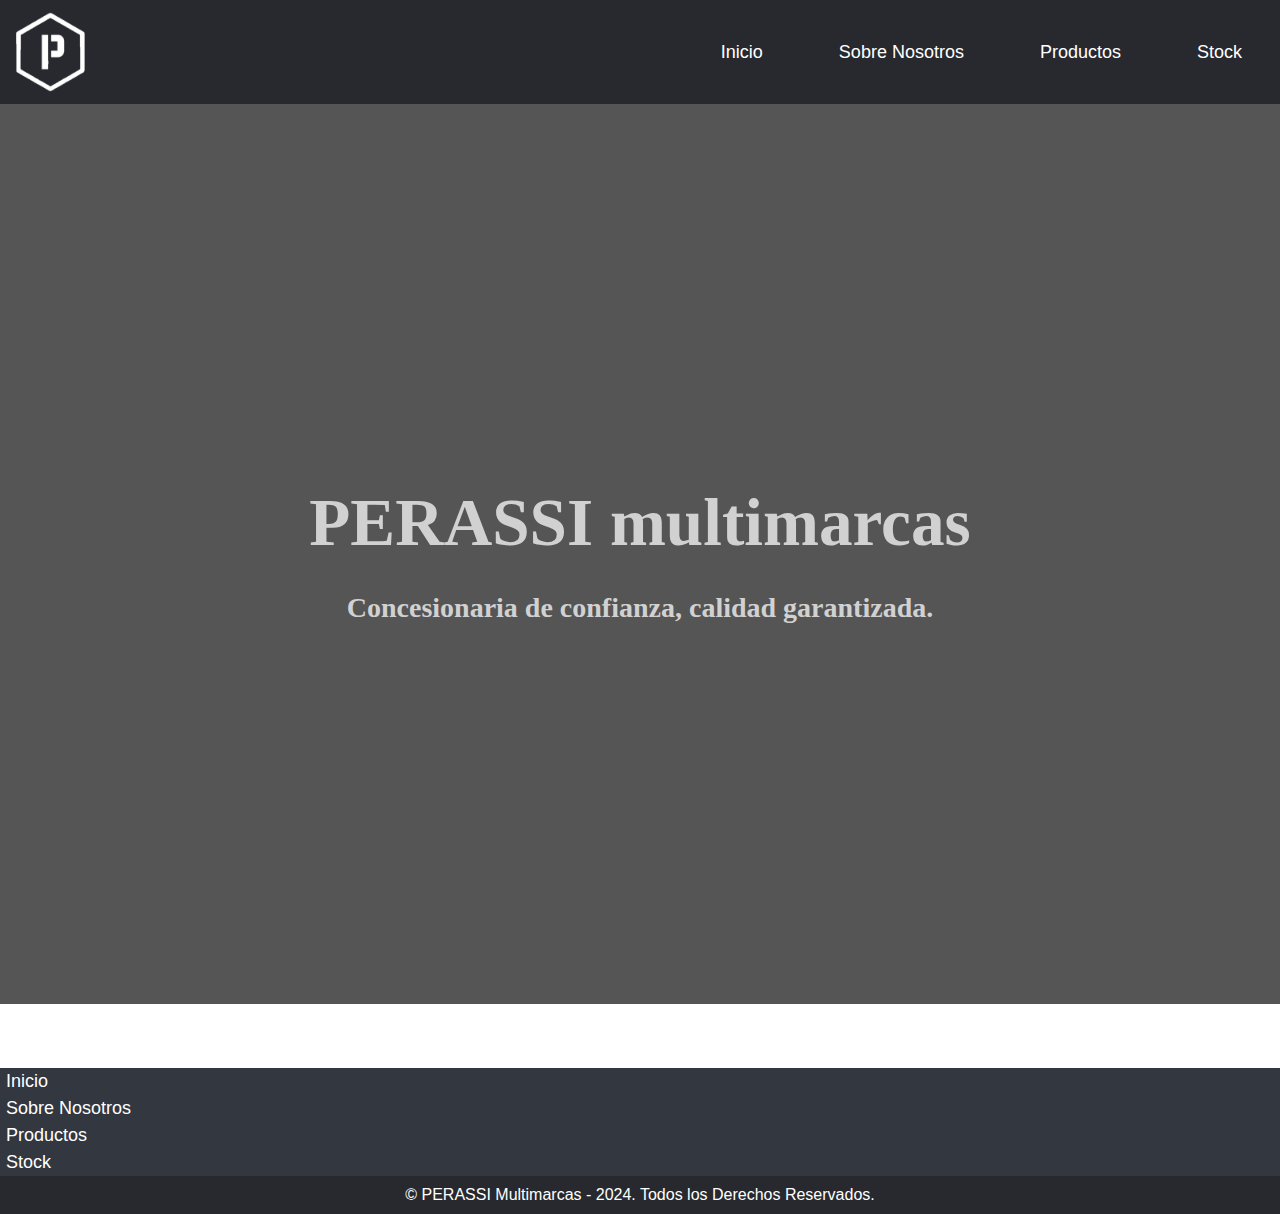
==== index.html @ 07962b04 "sixChanges" ====
<!DOCTYPE html>
<html lang="en">
<head>
    <meta charset="UTF-8">
    <meta name="viewport" content="width=device-width, initial-scale=1.0">
    <title>PERASSI multimarcas</title>
    <link rel="stylesheet" href="style.css">
</head>
<body>
    <!--Encabezado-->
    <header>
        <div class="contenedor-header">
            <nav class="nav">
                <div class="nav__logo-container">
                    <a href="index.html"><img src="imgs/logo.png" alt="Logo" id="Inicio"></a>
                </div>
                <div class="nav__ul-container">
                    <ul class="nav__ul">
                        <li class="nav__item"><a href="#Inicio" class="nav__link">Inicio</a></li>
                        <li class="nav__item"><a href="sobreNosotros.html" class="nav__link">Sobre Nosotros</a></li>
                        <li class="nav__item"><a href="productos.html" class="nav__link">Productos</a></li>
                        <li class="nav__item"><a href="#Stock" class="nav__link">Stock</a></li>
                    </ul>
                </div>
            </nav>
        </div>
    </header>
    <!--Main Seccion Inicio-->
    <main>
        <div class="contendor-main">
            <div class="contenedor-inicio">
                <section id="Inicio" class="seccion__inicio">
                    <h1>PERASSI multimarcas</h1>
                    <p class="inicio__parrafo">Concesionaria de confianza, calidad garantizada.</p>
                </section>
            </div>
        </div>
    </main>
    <!--Seccion Stock-->
    <section id="Stock">
        <div class="api-container">
            <div class="resultados" id="resultados">
                
            </div>
        </div>
    </section>
    <!--Pie de página-->
    <footer>
        <div class="contenedor__pie">
            <div class="contenedor__pie-inicio">
                <ul class="footer__ul">
                    <li class="list__item"><a href="#Inicio" class="link__item">Inicio</a></li>
                    <li class="list__item"><a href="sobreNosotros.html" class="link__item">Sobre Nosotros</a></li>
                    <li class="list__item"><a href="productos.html" class="link__item">Productos</a></li>
                    <li class="list__item"><a href="#Stock" class="link__item">Stock</a></li>
                </ul>
            </div>
            <div class="contenedor__pie-derechos">
                <p>&copy; PERASSI Multimarcas - 2024. Todos los Derechos Reservados.</p>
            </div>
        </div>
    </footer>
    <script src="script.js"></script>
</body>
</html>
---- style.css ----
*{
    margin: 0;
    padding: 0;
    font-family: sans-serif;
    box-sizing: border-box;
    scroll-behavior: smooth;
}

div, header, nav, section, form, h1, h2, h3, p, body {
    box-sizing: border-box;
}

.contenedor-header {
    background-color: #27292E;
}

.nav {
    display: flex;
    align-items: center;
    justify-content: space-between;
}

.nav__ul {
    margin: 0;
    display: flex;
    flex-wrap: wrap;
    padding: 0;
}

.nav__item {
    list-style: none;
    padding: 0 38px;
    font-size: 18px;
}

.nav__link {
    display: inline-block;
    text-decoration: none;
    color: #fff;
}

img {
    width: 100px;
    height: 100px;
}

.nav__logo-container { 
    background-size: cover;
}

/* Sección INICIO */

.contenedor-inicio {
    min-height: 100vh;
    box-sizing: border-box;
    background-image: linear-gradient(#000a, #000a), url(imgs/background-img2.jpg);
    background-repeat: no-repeat;
    background-size: cover;
    display: flex;
}

h1{
    margin: 0;
    font-size: 4.2rem;
    padding-bottom: 30px;
    text-wrap: nowrap;
    font-weight: bolder;
    font-family: 'Times New Roman';
}
.inicio__parrafo {
    font-family: 'Times New Roman';
    font-size: 1.75rem;
    font-weight: 100;
}


.seccion__inicio {
    position: relative;
    z-index: 10;
    margin: auto;
    text-align: center;
    max-width: 700px;
    color: #d1d1d1;
}

.contenedor-inicio p {
    text-wrap: pretty;
    font-weight: bolder;
}

/*Seccion Stock*/

.api-container {
    padding: 2rem;
}

.resultados {
    display: flex;
    flex-wrap: wrap;
    gap: 2rem;
    justify-content: center;
}

.producto-card {
    display: flex;
    width: 600px;
    height: 380px;
    border: 1px solid #ddd;
    border-radius: 10px;
    overflow: hidden;
    box-shadow: 0 0 10px rgba(0, 0, 0, 0.1);
    background-color: #fff;
}

.producto__logo {
    width: 250px;
    height: 100%;
    object-fit: cover;
}

.producto__info {
    padding: 1rem;
    display: flex;
    flex-direction: column;
    justify-content: center;
    flex-grow: 1;
}

.product__list {
    list-style: none;
    padding: 0;
}

.producto__item {
    margin-bottom: 0.5rem;
}




/* Seccion Sobre Nosotros*/
.wrapper {
    display: flex;
    justify-content: center;
    align-items: center;
    height: 100vh;
    background-color: #2e3032;
    font-family: 'Times New Roman';
    box-sizing: border-box;
}
.contenedor__sobreNosotros {
    text-align: center;
}

.sobreNosotros__tittle {
    font-size: 2.4rem;
    margin-bottom: 1.5rem;
    color: #f6f6f6;
}

.sobreNosotros__text {
    font-size: 1rem;
    color: #fbfbfb;
    padding: 14px 30px;
    text-wrap: pretty;
    margin: 10px;
}


/* Seccion PRODUCTOS */
.form {
    padding-top: 80px;
    font-family: 'Times New Roman';
    background-color: #1d1d1d;
    color: #fff;
    box-sizing: border-box;
}

.form__tittle {
    padding-bottom: 50px;
    font-size: 2.5rem;
    text-align: center;
}

.form__subtittle {
    font-size: 1.2rem;
    padding: 0 6px;
}

.form__form {
    padding: 6px 12px;
    max-width: 700px;
    min-height: 480px;
    margin: auto;
    border-radius: 9px;
    margin-bottom: 90px;
    box-shadow: 0px 0px 25px #0006;
}
.form__form:last-child {
    margin-bottom: 0;
}

.form__input-container {
    padding: 15px 6px;
}

label {
    font-family: Arial;
    font-size: 1rem;
    line-height: 2.5;
}

input {
    width: 100%;
    padding: 8px;
    border: none;
    border: 1px solid #27292E;
    background-color: transparent;
    border-radius: 5px;
    margin-top: 10px;
    color: #fff;
}
fieldset {
    border-radius: 5px;
    border: 1px solid #27292E;
    padding: 6px 12px;
}

button {
    min-width: 50%;
    border-radius: 3px;
    padding: 5px;
    background-color: #33373f;
    color: #fff;
    font-size: 1rem;
    font-weight: 300;
    text-align: center;
    margin: 15px;
    margin-left: 20%;
    border: none;
    outline: none;
    border-bottom: 1px solid #fbfbfb;
}


/* Seccion FOOTER */

.contenedor__pie {
    background-color: #27292E;
    color: #fff;
    box-sizing: border-box;
    margin-top: auto;
}

.contenedor__pie-inicio{
    text-align: start;
    background-color: #33373f;
}
.contenedor__pie-derechos {
    text-align: center;
    padding: 10px;
}

.list__item {
    list-style: none;
    padding: 3px 6px;
    font-size: 18px;
}

.link__item {
    text-decoration: none;
    color: #fff;
}
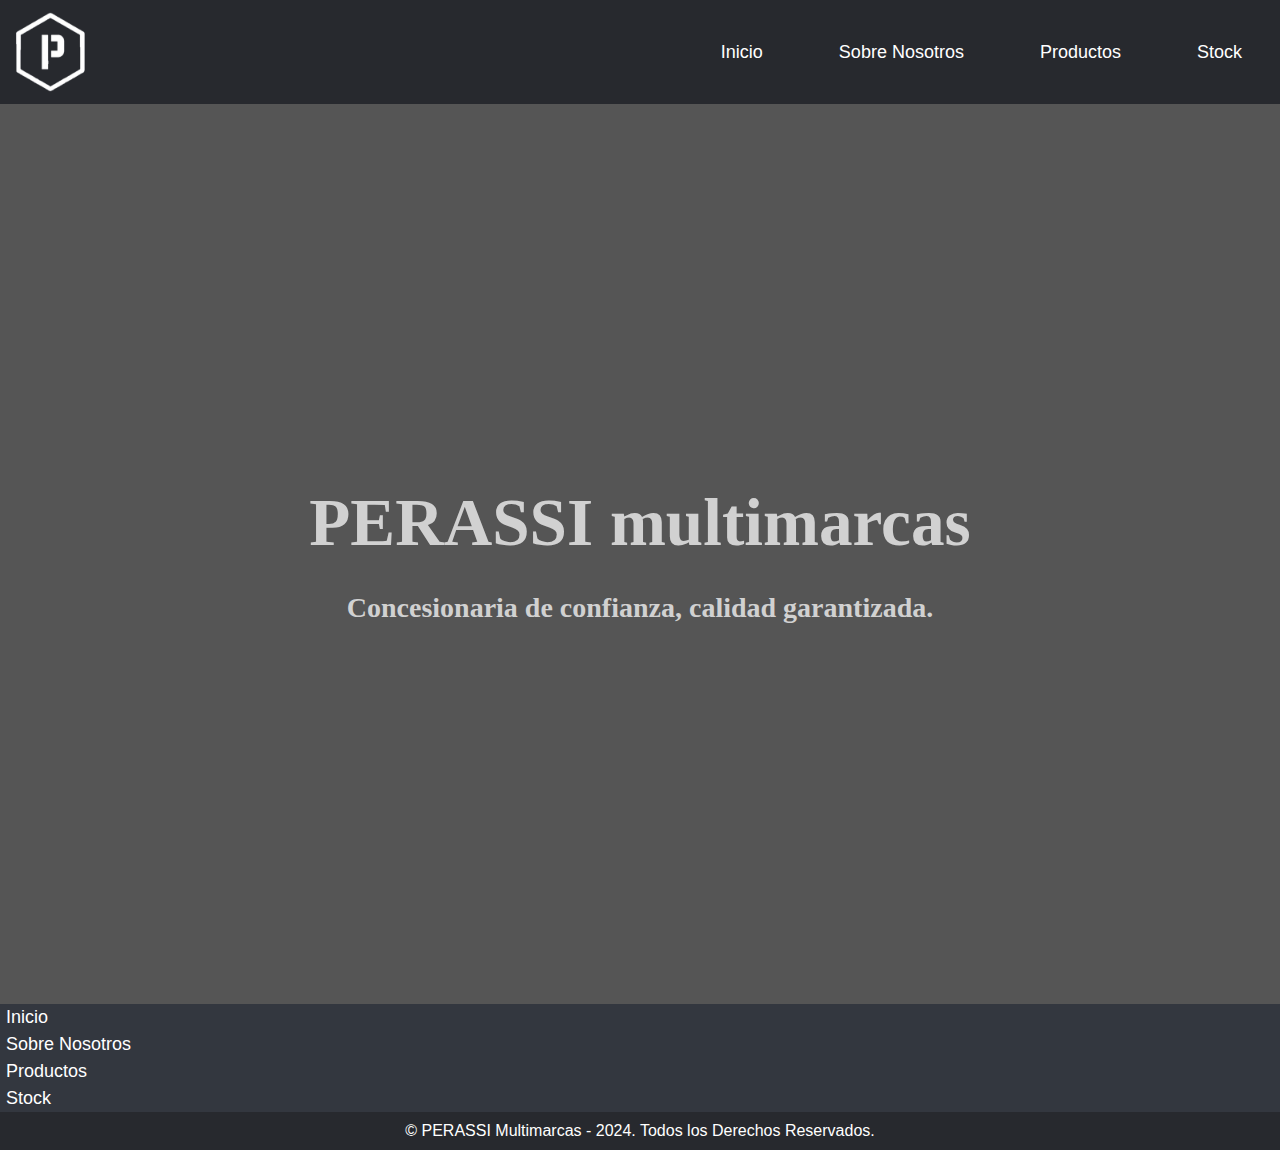
==== commit 73c88ee2: "7" ====
--- a/index.html
+++ b/index.html
@@ -37,13 +37,7 @@
         </div>
     </main>
     <!--Seccion Stock-->
-    <section id="Stock">
-        <div class="api-container">
-            <div class="resultados" id="resultados">
-                
-            </div>
-        </div>
-    </section>
+    
     <!--Pie de página-->
     <footer>
         <div class="contenedor__pie">
--- a/style.css
+++ b/style.css
@@ -92,47 +92,8 @@
 
 .api-container {
     padding: 2rem;
-}
-
-.resultados {
-    display: flex;
-    flex-wrap: wrap;
-    gap: 2rem;
-    justify-content: center;
-}
-
-.producto-card {
-    display: flex;
-    width: 600px;
-    height: 380px;
-    border: 1px solid #ddd;
-    border-radius: 10px;
-    overflow: hidden;
-    box-shadow: 0 0 10px rgba(0, 0, 0, 0.1);
-    background-color: #fff;
-}
-
-.producto__logo {
-    width: 250px;
-    height: 100%;
-    object-fit: cover;
-}
-
-.producto__info {
-    padding: 1rem;
-    display: flex;
-    flex-direction: column;
-    justify-content: center;
-    flex-grow: 1;
-}
-
-.product__list {
-    list-style: none;
-    padding: 0;
-}
-
-.producto__item {
-    margin-bottom: 0.5rem;
+    color: #fff;
+    font-size: 2rem;
 }
 
 
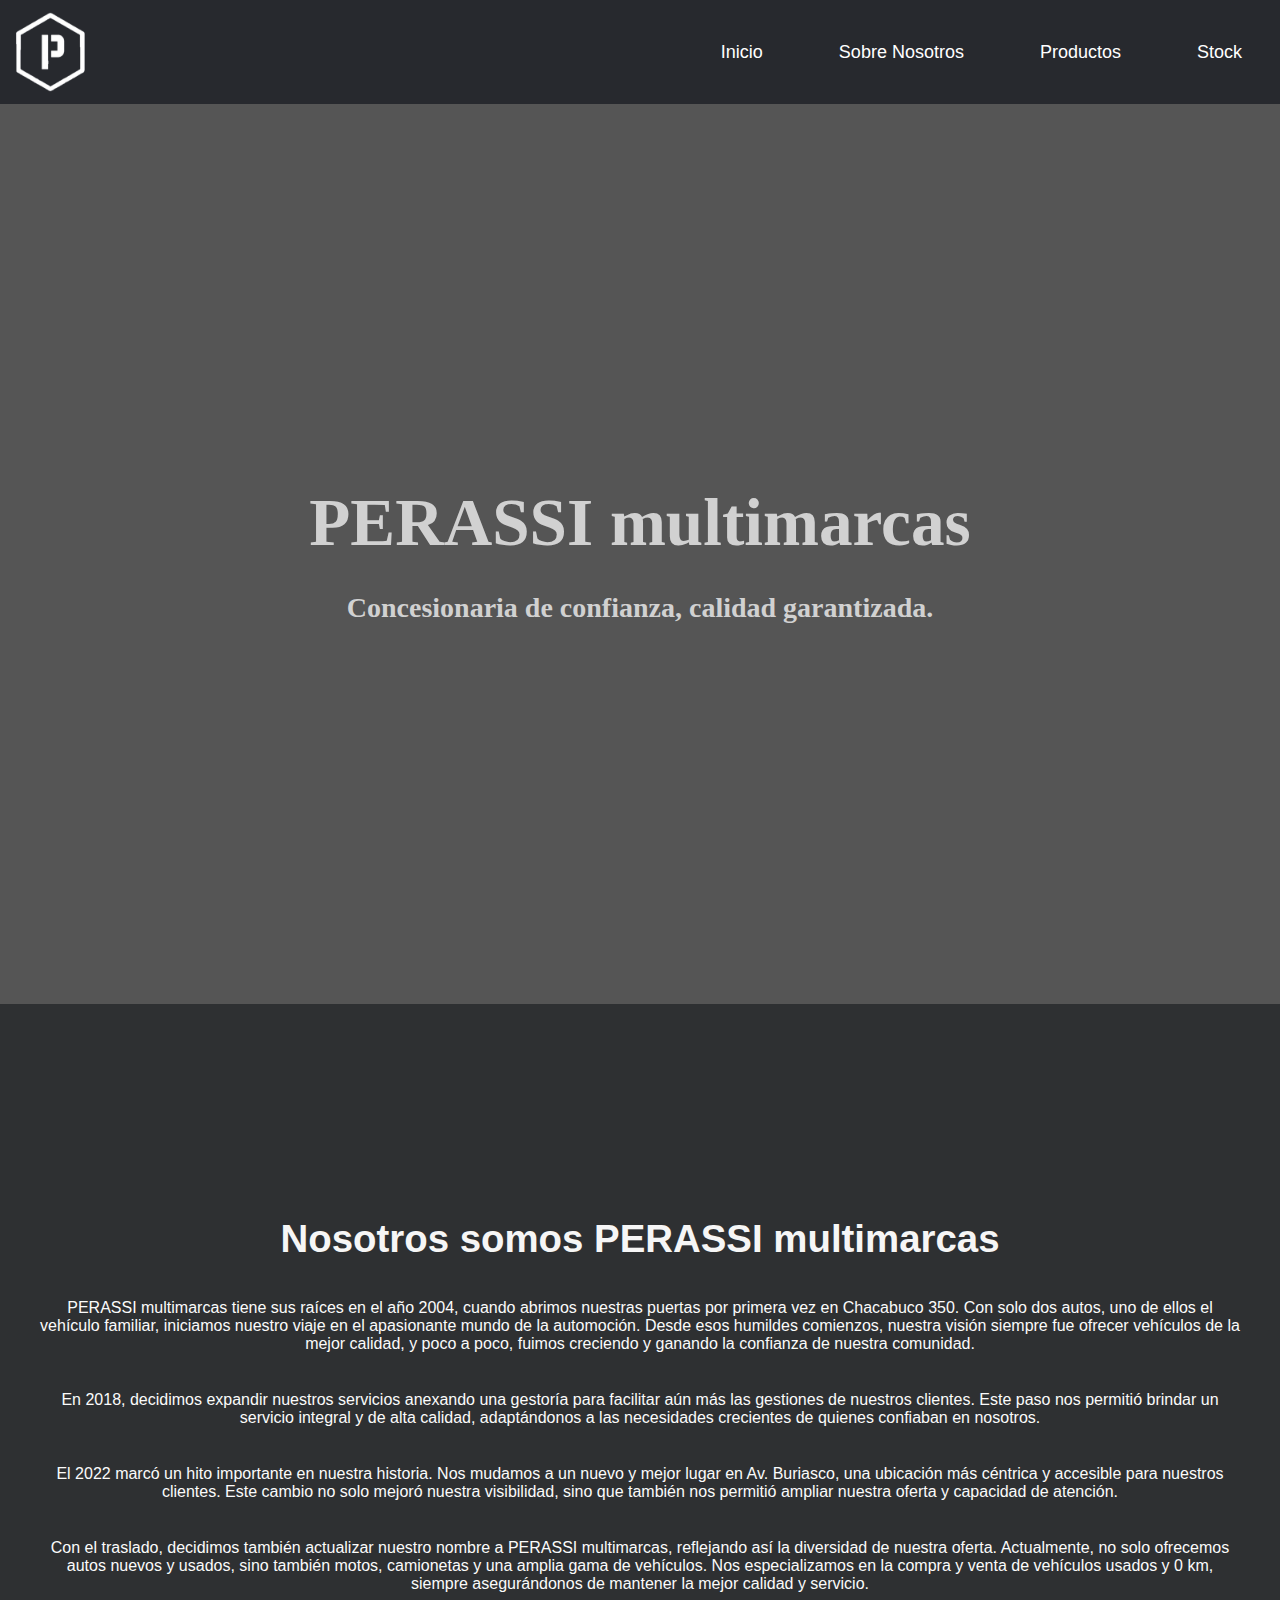
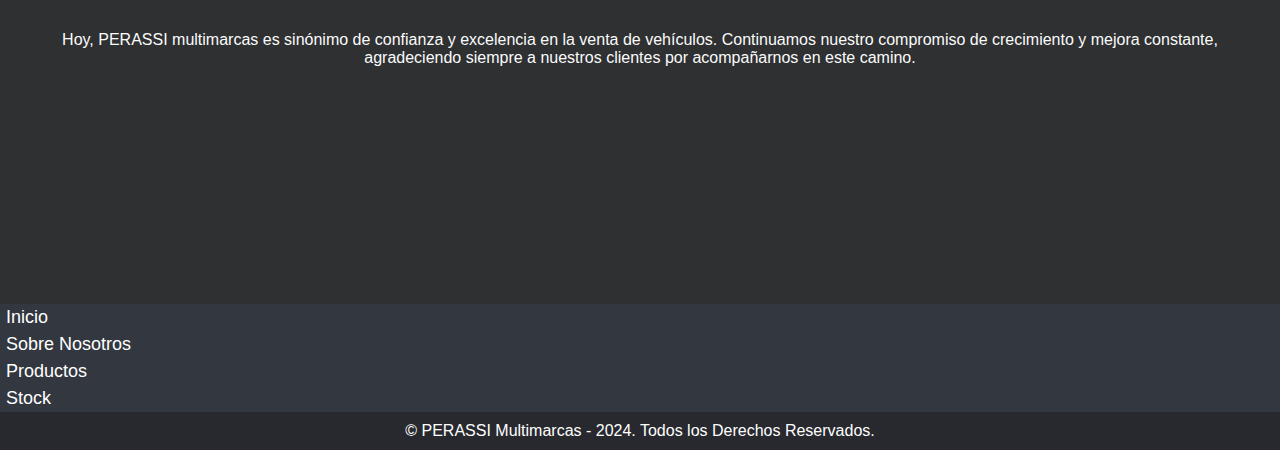
==== commit 5c0d5c98: "8chances" ====
--- a/index.html
+++ b/index.html
@@ -17,9 +17,9 @@
                 <div class="nav__ul-container">
                     <ul class="nav__ul">
                         <li class="nav__item"><a href="#Inicio" class="nav__link">Inicio</a></li>
-                        <li class="nav__item"><a href="sobreNosotros.html" class="nav__link">Sobre Nosotros</a></li>
+                        <li class="nav__item"><a href="#SobreNosotros" class="nav__link">Sobre Nosotros</a></li>
                         <li class="nav__item"><a href="productos.html" class="nav__link">Productos</a></li>
-                        <li class="nav__item"><a href="#Stock" class="nav__link">Stock</a></li>
+                        <li class="nav__item"><a href="productos.html" class="nav__link">Stock</a></li>
                     </ul>
                 </div>
             </nav>
@@ -36,17 +36,38 @@
             </div>
         </div>
     </main>
-    <!--Seccion Stock-->
-    
+    <!--Seccion Sobre Nosotros-->
+    <section id="SobreNosotros" >
+        <div class="wrapper">
+            <div class="contenedor__sobreNosotros">
+                <h2 class="sobreNosotros__tittle">Nosotros somos PERASSI multimarcas</h2>
+                <p class="sobreNosotros__text">
+                    PERASSI multimarcas tiene sus raíces en el año 2004, cuando abrimos nuestras puertas por primera vez en Chacabuco 350. Con solo dos autos, uno de ellos el vehículo familiar, iniciamos nuestro viaje en el apasionante mundo de la automoción. Desde esos humildes comienzos, nuestra visión siempre fue ofrecer vehículos de la mejor calidad, y poco a poco, fuimos creciendo y ganando la confianza de nuestra comunidad.
+                </p>
+                <p class="sobreNosotros__text">
+                    En 2018, decidimos expandir nuestros servicios anexando una gestoría para facilitar aún más las gestiones de nuestros clientes. Este paso nos permitió brindar un servicio integral y de alta calidad, adaptándonos a las necesidades crecientes de quienes confiaban en nosotros.
+                </p>
+                <p class="sobreNosotros__text">
+                    El 2022 marcó un hito importante en nuestra historia. Nos mudamos a un nuevo y mejor lugar en Av. Buriasco, una ubicación más céntrica y accesible para nuestros clientes. Este cambio no solo mejoró nuestra visibilidad, sino que también nos permitió ampliar nuestra oferta y capacidad de atención.
+                </p>
+                <p class="sobreNosotros__text">
+                    Con el traslado, decidimos también actualizar nuestro nombre a PERASSI multimarcas, reflejando así la diversidad de nuestra oferta. Actualmente, no solo ofrecemos autos nuevos y usados, sino también motos, camionetas y una amplia gama de vehículos. Nos especializamos en la compra y venta de vehículos usados y 0 km, siempre asegurándonos de mantener la mejor calidad y servicio.
+                </p>
+                <p class="sobreNosotros__text">
+                    Hoy, PERASSI multimarcas es sinónimo de confianza y excelencia en la venta de vehículos. Continuamos nuestro compromiso de crecimiento y mejora constante, agradeciendo siempre a nuestros clientes por acompañarnos en este camino.
+                </p>
+            </div>
+        </div>
+    </section>
     <!--Pie de página-->
     <footer>
         <div class="contenedor__pie">
             <div class="contenedor__pie-inicio">
                 <ul class="footer__ul">
                     <li class="list__item"><a href="#Inicio" class="link__item">Inicio</a></li>
-                    <li class="list__item"><a href="sobreNosotros.html" class="link__item">Sobre Nosotros</a></li>
+                    <li class="list__item"><a href="#SobreNosotros" class="link__item">Sobre Nosotros</a></li>
                     <li class="list__item"><a href="productos.html" class="link__item">Productos</a></li>
-                    <li class="list__item"><a href="#Stock" class="link__item">Stock</a></li>
+                    <li class="list__item"><a href="productos.html" class="link__item">Stock</a></li>
                 </ul>
             </div>
             <div class="contenedor__pie-derechos">
@@ -54,6 +75,6 @@
             </div>
         </div>
     </footer>
-    <script src="script.js"></script>
+    
 </body>
 </html>--- a/style.css
+++ b/style.css
@@ -135,6 +135,18 @@
     background-color: #1d1d1d;
     color: #fff;
     box-sizing: border-box;
+}
+
+.form h3 {
+    font-size: 1.5rem;
+    font-family: 'Times New Roman', Times, serif;
+    text-align: center;
+    padding: 12px 0;
+}
+
+.form h3:hover {
+    color: #399976;
+    transition: 0.8s;
 }
 
 .form__tittle {
@@ -181,11 +193,6 @@
     margin-top: 10px;
     color: #fff;
 }
-fieldset {
-    border-radius: 5px;
-    border: 1px solid #27292E;
-    padding: 6px 12px;
-}
 
 button {
     min-width: 50%;
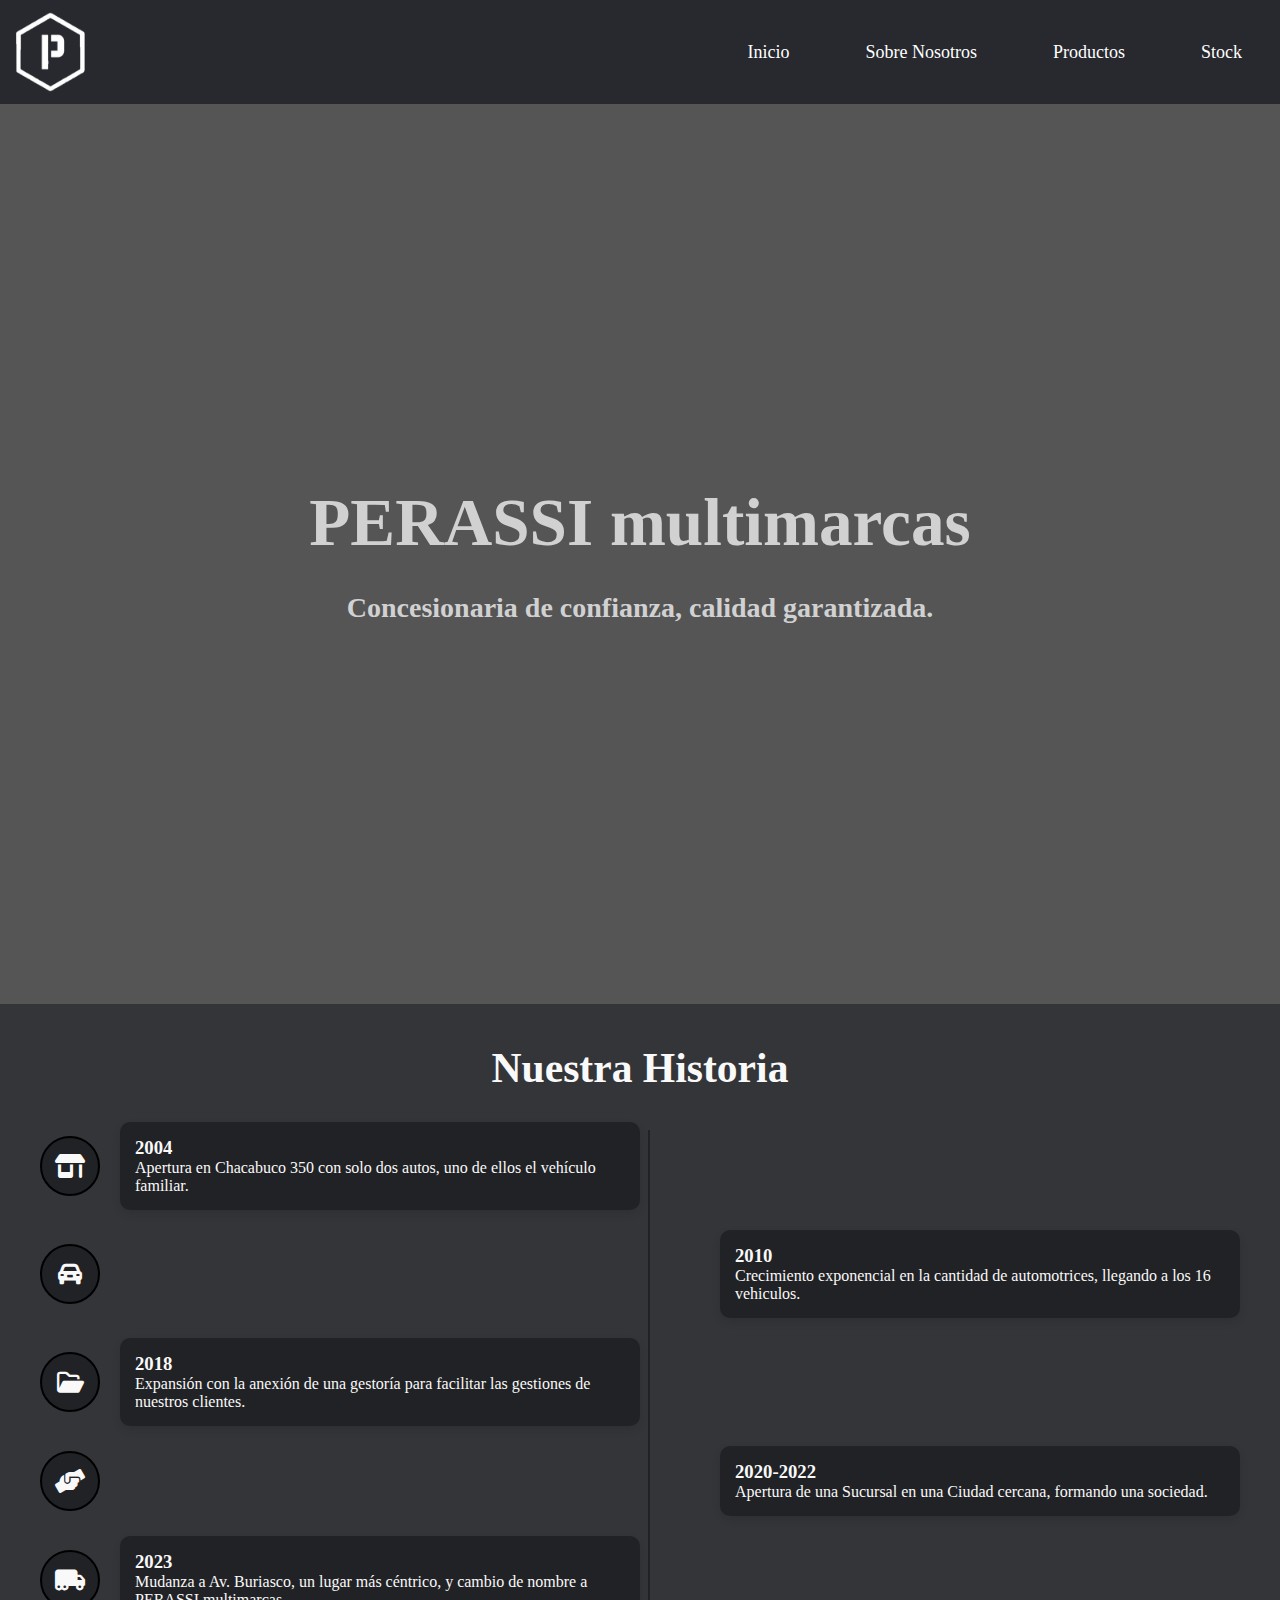
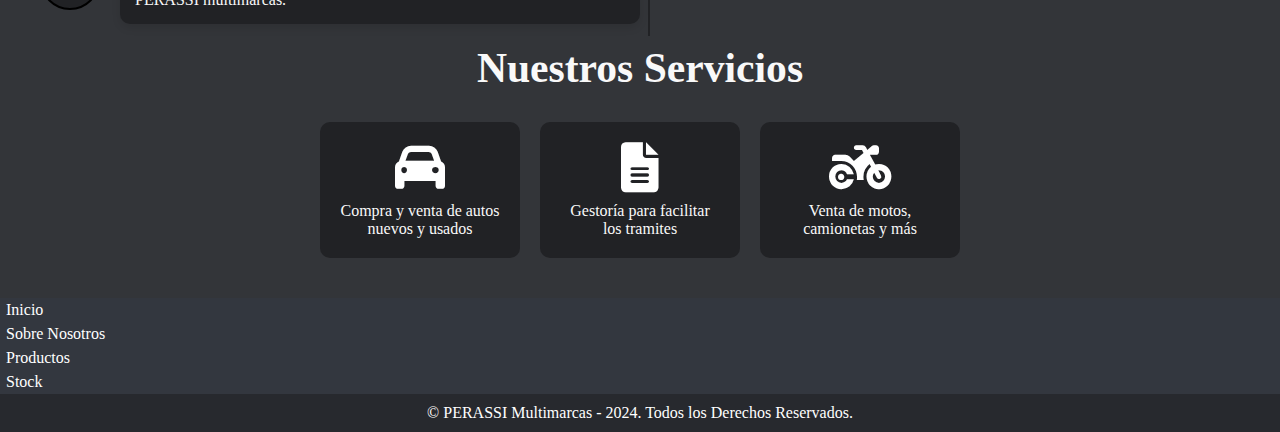
==== commit 0c835d3a: "Adaptative" ====
--- a/index.html
+++ b/index.html
@@ -5,31 +5,36 @@
     <meta name="viewport" content="width=device-width, initial-scale=1.0">
     <title>PERASSI multimarcas</title>
     <link rel="stylesheet" href="style.css">
+    <link rel="stylesheet" href="https://cdnjs.cloudflare.com/ajax/libs/font-awesome/6.0.0-beta3/css/all.min.css">
 </head>
 <body>
     <!--Encabezado-->
-    <header>
+    <header class="header">
         <div class="contenedor-header">
+            <input type="checkbox" class="header__checkbox" id="menu-toggle">
             <nav class="nav">
                 <div class="nav__logo-container">
                     <a href="index.html"><img src="imgs/logo.png" alt="Logo" id="Inicio"></a>
                 </div>
+                <label for="menu-toggle" class="nav__menu-container">
+                    <i class="fa-solid fa-bars-staggered"></i>
+                </label>
                 <div class="nav__ul-container">
                     <ul class="nav__ul">
-                        <li class="nav__item"><a href="#Inicio" class="nav__link">Inicio</a></li>
+                        <li class="nav__item"><a href="index.html#Inicio" class="nav__link">Inicio</a></li>
                         <li class="nav__item"><a href="#SobreNosotros" class="nav__link">Sobre Nosotros</a></li>
-                        <li class="nav__item"><a href="productos.html" class="nav__link">Productos</a></li>
-                        <li class="nav__item"><a href="productos.html" class="nav__link">Stock</a></li>
+                        <li class="nav__item"><a href="productos.html#Producto" class="nav__link">Productos</a></li>
+                        <li class="nav__item"><a href="productos.html#Stock" class="nav__link">Stock</a></li>
                     </ul>
                 </div>
             </nav>
         </div>
     </header>
     <!--Main Seccion Inicio-->
-    <main>
+    <main id="Inicio">
         <div class="contendor-main">
             <div class="contenedor-inicio">
-                <section id="Inicio" class="seccion__inicio">
+                <section class="seccion__inicio">
                     <h1>PERASSI multimarcas</h1>
                     <p class="inicio__parrafo">Concesionaria de confianza, calidad garantizada.</p>
                 </section>
@@ -37,28 +42,72 @@
         </div>
     </main>
     <!--Seccion Sobre Nosotros-->
-    <section id="SobreNosotros" >
-        <div class="wrapper">
-            <div class="contenedor__sobreNosotros">
-                <h2 class="sobreNosotros__tittle">Nosotros somos PERASSI multimarcas</h2>
-                <p class="sobreNosotros__text">
-                    PERASSI multimarcas tiene sus raíces en el año 2004, cuando abrimos nuestras puertas por primera vez en Chacabuco 350. Con solo dos autos, uno de ellos el vehículo familiar, iniciamos nuestro viaje en el apasionante mundo de la automoción. Desde esos humildes comienzos, nuestra visión siempre fue ofrecer vehículos de la mejor calidad, y poco a poco, fuimos creciendo y ganando la confianza de nuestra comunidad.
-                </p>
-                <p class="sobreNosotros__text">
-                    En 2018, decidimos expandir nuestros servicios anexando una gestoría para facilitar aún más las gestiones de nuestros clientes. Este paso nos permitió brindar un servicio integral y de alta calidad, adaptándonos a las necesidades crecientes de quienes confiaban en nosotros.
-                </p>
-                <p class="sobreNosotros__text">
-                    El 2022 marcó un hito importante en nuestra historia. Nos mudamos a un nuevo y mejor lugar en Av. Buriasco, una ubicación más céntrica y accesible para nuestros clientes. Este cambio no solo mejoró nuestra visibilidad, sino que también nos permitió ampliar nuestra oferta y capacidad de atención.
-                </p>
-                <p class="sobreNosotros__text">
-                    Con el traslado, decidimos también actualizar nuestro nombre a PERASSI multimarcas, reflejando así la diversidad de nuestra oferta. Actualmente, no solo ofrecemos autos nuevos y usados, sino también motos, camionetas y una amplia gama de vehículos. Nos especializamos en la compra y venta de vehículos usados y 0 km, siempre asegurándonos de mantener la mejor calidad y servicio.
-                </p>
-                <p class="sobreNosotros__text">
-                    Hoy, PERASSI multimarcas es sinónimo de confianza y excelencia en la venta de vehículos. Continuamos nuestro compromiso de crecimiento y mejora constante, agradeciendo siempre a nuestros clientes por acompañarnos en este camino.
-                </p>
+    <section id="SobreNosotros" class="sobreNosotros">
+        <h2 class="sobreNosotros-tittle">Nuestra Historia</h2>
+        <div class="timeline">
+            <div class="timeline__event">
+                <div class="timeline__icon">
+                    <i class="fa-solid fa-shop"></i>
+                </div>
+                <div class="timeline__content">
+                    <h3>2004</h3>
+                    <p>Apertura en Chacabuco 350 con solo dos autos, uno de ellos el vehículo familiar.</p>
+                </div>
             </div>
+            <div class="timeline__event">
+                <div class="timeline__icon">
+                    <i class="fa-solid fa-car-rear"></i>
+                </div>
+                <div class="timeline__content">
+                    <h3>2010</h3>
+                    <p>Crecimiento exponencial en la cantidad de automotrices, llegando a los 16 vehiculos.</p>
+                </div>
+            </div>
+            <div class="timeline__event">
+                <div class="timeline__icon">
+                    <i class="fa-regular fa-folder-open"></i>
+                </div>
+                <div class="timeline__content">
+                    <h3>2018</h3>
+                    <p>Expansión con la anexión de una gestoría para facilitar las gestiones de nuestros clientes.</p>
+                </div>
+            </div>
+            <div class="timeline__event">
+                <div class="timeline__icon">
+                    <i class="fa-solid fa-handshake-angle"></i>
+                </div>
+                <div class="timeline__content">
+                    <h3>2020-2022</h3>
+                    <p>Apertura de una Sucursal en una Ciudad cercana, formando una sociedad.</p>
+                </div>
+            </div>
+            <div class="timeline__event">
+                <div class="timeline__icon">
+                    <i class="fa-solid fa-truck-moving"></i>
+                </div>
+                <div class="timeline__content">
+                    <h3>2023</h3>
+                    <p>Mudanza a Av. Buriasco, un lugar más céntrico, y cambio de nombre a PERASSI multimarcas.</p>
+                </div>
+            </div>            
+        </div>                        
+        <h2 class="sobreNosotros-tittle">Nuestros Servicios</h2>            
+        <div class="services">
+            <div class="service__item">
+                <i class="fas fa-car"></i>
+                <p>Compra y venta de autos nuevos y usados</p>
+            </div>
+            <div class="service__item">
+                <i class="fas fa-file-alt"></i>
+                <p>Gestoría para facilitar los tramites</p>
+            </div>
+            <div class="service__item">
+                <i class="fas fa-motorcycle"></i>
+                <p>Venta de motos, camionetas y más</p>
+            </div>            
         </div>
     </section>
+    
     <!--Pie de página-->
     <footer>
         <div class="contenedor__pie">
--- a/style.css
+++ b/style.css
@@ -1,14 +1,23 @@
 *{
     margin: 0;
     padding: 0;
-    font-family: sans-serif;
+    font-family: 'Montserrat';
     box-sizing: border-box;
     scroll-behavior: smooth;
 }
-
 div, header, nav, section, form, h1, h2, h3, p, body {
     box-sizing: border-box;
 }
+    
+/*---------HEADER SECTION------------*/
+.header {
+    position: sticky;
+    z-index: 100;
+    top: 0;
+    container-type: inline-size;
+    container-name: header;
+}
+
 
 .contenedor-header {
     background-color: #27292E;
@@ -46,6 +55,62 @@
 
 .nav__logo-container { 
     background-size: cover;
+}
+
+.nav__menu-container{
+    display: none;
+}
+
+.header__checkbox {
+    display: none;
+}
+.header__checkbox:checked + .nav .nav__ul-container {
+    display: flex;
+    flex-direction: column;
+    align-items: center;
+    justify-content: center;
+}
+
+/*---------HEADER QUERIES------------*/
+@container header (max-width: 700px){
+    .header {
+        display: flex;
+        position: relative;
+        z-index: 10;
+    }
+    .nav__ul-container{
+        display: none;
+        position: absolute;
+        top: 100px;
+        right: 0;
+        background-color: #27292E;
+        width: 100%;
+        z-index: 101;
+    }
+    .nav__menu-container{
+        display: block;
+        color: #fff;
+        font-size: 3rem;
+        position: absolute;
+        right: 10px;
+        cursor: pointer;
+    }
+    .nav__ul{
+        display: flex;
+        flex-direction: column;
+        width: 100%;
+        padding: 3px;
+        justify-content: center;
+        align-items: center;
+    }
+    .nav__item {
+        margin: 4px;
+        border-bottom: 1px solid #fff9;
+        
+    }
+}
+.header__checkbox:checked ~ .nav__ul-container {
+    display: flex;
 }
 
 /* Sección INICIO */
@@ -63,7 +128,7 @@
     margin: 0;
     font-size: 4.2rem;
     padding-bottom: 30px;
-    text-wrap: nowrap;
+    text-wrap: wrap;
     font-weight: bolder;
     font-family: 'Times New Roman';
 }
@@ -88,44 +153,128 @@
     font-weight: bolder;
 }
 
-/*Seccion Stock*/
-
-.api-container {
-    padding: 2rem;
-    color: #fff;
-    font-size: 2rem;
-}
-
-
-
-
-/* Seccion Sobre Nosotros*/
-.wrapper {
+/*--------------SECCION SOBRE NOSOTROS-----------------*/
+
+.sobreNosotros {
+    padding: 40px;
+    background-color: #333539;
+    color: #f9f9f9;
+    container-name: sobreNosotros;
+    container-type: inline-size;
+}
+
+.sobreNosotros-tittle {
+    text-align: center;
+    font-family: 'Montserrat';
+    font-size: 2.6rem;
+    margin-bottom: 30px;
+}
+
+.timeline {
+    display: flex;
+    flex-direction: column;
+    align-items: center;
+    position: relative;
+    
+}
+
+.timeline::before {
+    content: '';
+    position: absolute;
+    top: 0;
+    bottom: 0;
+    left: 50%;
+    width: 2px;
+    background-color: #212225;
+    margin: 8px;
+}
+
+.timeline__event {
+    display: flex;
+    align-items: center;
+    margin-bottom: 20px;
+    width: 100%;
+}
+
+.timeline__icon {
+    width: 60px;
+    height: 60px;
+    background-color: #212225;
+    border: 2px solid #000;
+    border-radius: 50%;
     display: flex;
     justify-content: center;
     align-items: center;
-    height: 100vh;
-    background-color: #2e3032;
-    font-family: 'Times New Roman';
-    box-sizing: border-box;
-}
-.contenedor__sobreNosotros {
-    text-align: center;
-}
-
-.sobreNosotros__tittle {
-    font-size: 2.4rem;
-    margin-bottom: 1.5rem;
-    color: #f6f6f6;
-}
-
-.sobreNosotros__text {
-    font-size: 1rem;
-    color: #fbfbfb;
-    padding: 14px 30px;
-    text-wrap: pretty;
-    margin: 10px;
-}
+    margin-right: 20px;
+    font-size: 24px;
+    
+}
+
+.timeline__content {
+    background-color: #212225;
+    padding: 15px;
+    border-radius: 10px;
+    box-shadow: 0 4px 8px rgba(0,0,0,0.1);
+    width: calc(50% - 80px);
+}
+
+.timeline__event:nth-child(odd) .timeline__content {
+    margin-right: auto;
+}
+
+.timeline__event:nth-child(even) .timeline__content {
+    margin-left: auto;
+    
+}
+
+.services {
+    display: flex;
+    justify-content: center;
+    gap: 20px;
+    margin-top: 30px;
+}
+
+.service__item {
+    font-family: 'Montserrat';
+    font-size: 16px;
+    background-color: #212225;
+    padding: 20px;
+    border-radius: 10px;
+    text-align: center;
+    width: 200px;
+    display: flex;
+    flex-direction: column;
+    align-items: center;
+}
+
+.service__item i {
+    color: #fff;
+    font-size: 50px;
+    margin-bottom: 10px;
+}
+
+/*--------------QUERIES SOBRE NOSOTROS-----------------*/
+
+@container sobreNosotros (max-width: 600px){
+    .timeline{
+        flex-direction: column;
+    }
+    .timeline__content {
+        width: calc(100% - 80px);
+    }
+    .timeline::before{
+        display: none;
+    }
+    .services {
+        flex-direction: column;
+        align-items: center;
+    }
+    .service__item {
+        width: 100%;
+        max-width: 300px;
+    }
+}
+
 
 
 /* Seccion PRODUCTOS */
@@ -153,6 +302,7 @@
     padding-bottom: 50px;
     font-size: 2.5rem;
     text-align: center;
+    font-family: 'Times New Roman', Times, serif;
 }
 
 .form__subtittle {
@@ -177,13 +327,14 @@
     padding: 15px 6px;
 }
 
-label {
+
+.form label {
     font-family: Arial;
-    font-size: 1rem;
+    font-size: 1.1rem;
     line-height: 2.5;
 }
 
-input {
+.form input {
     width: 100%;
     padding: 8px;
     border: none;
@@ -194,7 +345,7 @@
     color: #fff;
 }
 
-button {
+.form button, .stock__btn {
     min-width: 50%;
     border-radius: 3px;
     padding: 5px;
@@ -204,12 +355,123 @@
     font-weight: 300;
     text-align: center;
     margin: 15px;
-    margin-left: 20%;
+    margin-left: 25%;
     border: none;
     outline: none;
     border-bottom: 1px solid #fbfbfb;
 }
 
+.form__select-container {
+    display: flex;
+    flex-direction: column;
+    margin: 20px;
+}
+
+.form__select{
+    background-color: #212225;
+    color: #fff;
+    padding: 9px;
+    font-size: 16px;
+    text-align: center;
+    margin-left: 20px;
+    border: none;
+    border-right: 1px solid #fff;
+    width: 200px;
+    outline: none;
+    cursor: pointer;
+}
+
+.form__select:focus {
+    box-shadow: 0px 0px 10px #111;
+}
+
+
+.form__form option {
+    border-bottom: 1px solid #fff;
+}
+
+
+/*Seccion Stock*/
+.stock {
+    background-color: #1d1d1d;
+    min-height: 80vh;
+    box-sizing: border-box;
+    font-family: 'Times New Roman', Times, serif;
+}
+
+.stock__tittle {
+    color: #fff;
+    text-align: center;
+    padding: 80px 0;
+    font-family: 'Times New Roman', Times, serif;
+    font-size: 2.5rem;
+}
+
+.stock__respuestas {
+    display: flex;
+    flex-wrap: wrap;
+    gap: 20px;
+    padding: 20px;
+    justify-content: center;
+}
+.form__card {
+    background-color: #333539;
+    display: flex;
+    align-items: center;
+    border-radius: 10px;
+    overflow: hidden;
+    width: 950px;
+    max-width: 90%;
+    height: 260px;
+    box-shadow: 0 0 5px #fffa;
+}
+.stock__btn {
+    width: 40%;
+}
+.stock__logo {
+    width: 230px;
+    height: 230px;
+    object-fit: cover;
+    border-right: 1px solid #fffa;
+    padding: 8px;
+    border-radius: 15px;
+}
+
+.form__card ul {
+    list-style: none;
+    margin: 0;
+    font-size: 1rem;
+    flex: 1;
+    font-family: Tahoma;
+}
+.form__card li {
+    text-decoration: none;
+    color: #fbf3f3;
+    margin-bottom: 15px;
+    display: flex;
+    justify-content: flex-end;
+    padding-right: 20px;
+}
+.form__card li strong {
+    color: #9c9d9b;
+    font-weight: bolder;
+}
+
+.form__btn-borrar {
+    background-color: #9c9d9b;
+    color: #fff;
+    padding: 2px 12px;
+    border-radius: 2px;
+    border: none;
+    border: 1px solid #fff;
+    font-size: 1.2rem;
+    font-family: Tahoma;
+    margin-top: 18px;
+}
+
+
+
+
 
 /* Seccion FOOTER */
 
@@ -232,7 +494,7 @@
 .list__item {
     list-style: none;
     padding: 3px 6px;
-    font-size: 18px;
+    font-size: 16px;
 }
 
 .link__item {
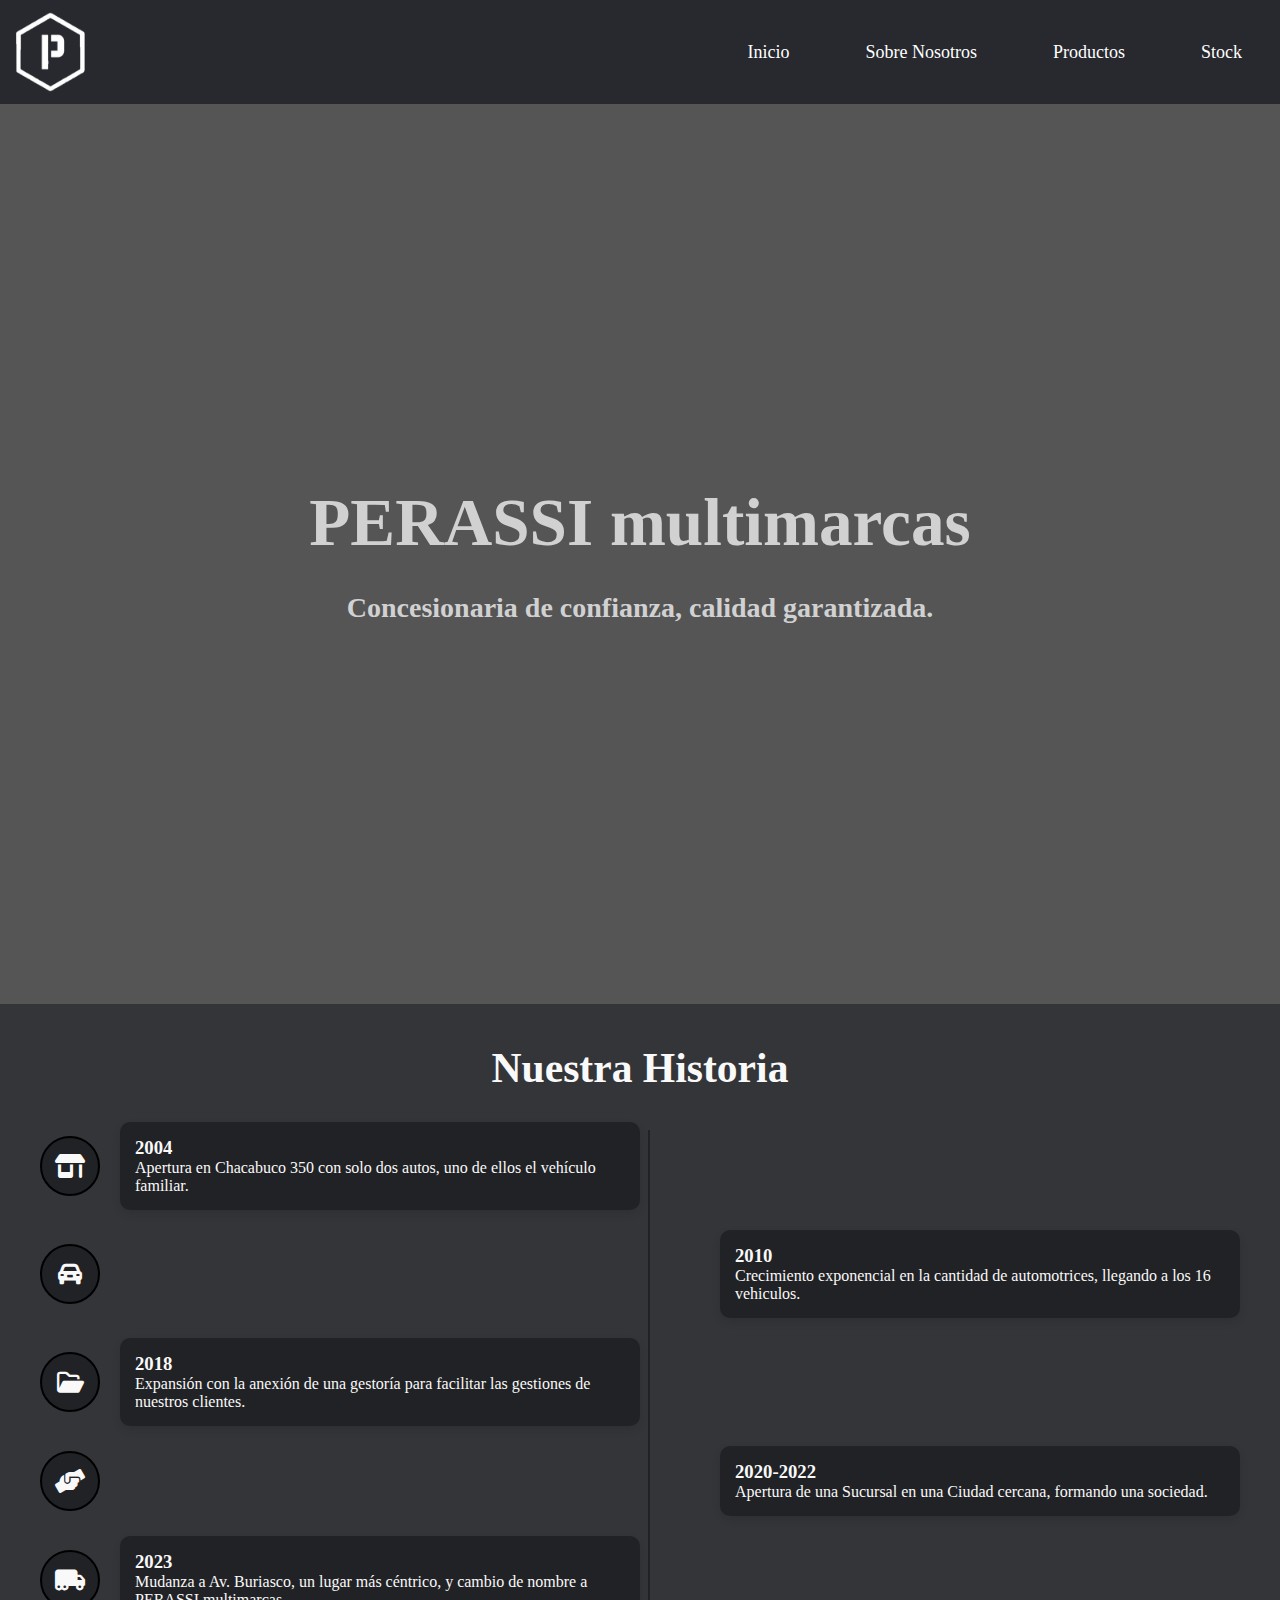
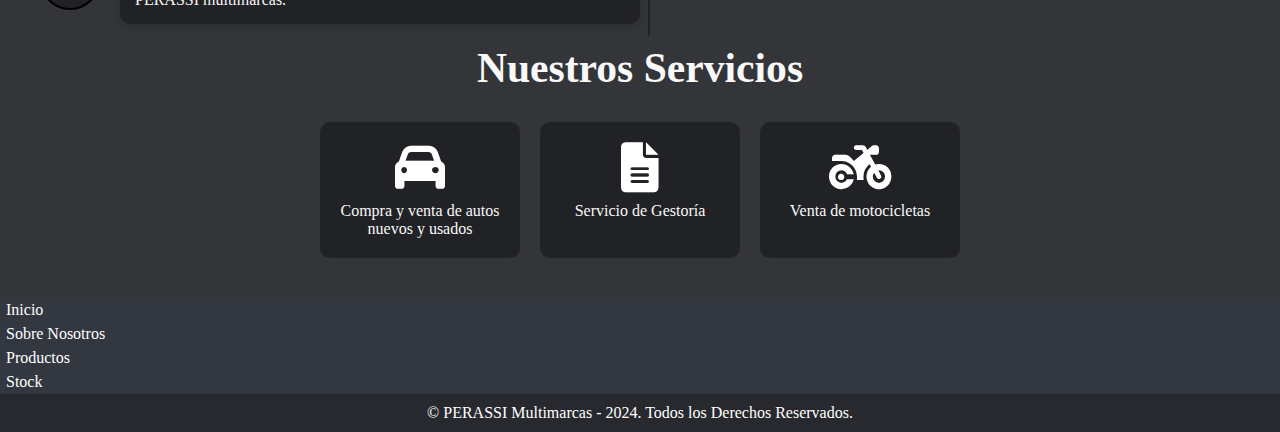
==== commit ecc04f1c: "Finish_adaptative" ====
--- a/index.html
+++ b/index.html
@@ -99,11 +99,11 @@
             </div>
             <div class="service__item">
                 <i class="fas fa-file-alt"></i>
-                <p>Gestoría para facilitar los tramites</p>
+                <p>Servicio de Gestoría</p>
             </div>
             <div class="service__item">
                 <i class="fas fa-motorcycle"></i>
-                <p>Venta de motos, camionetas y más</p>
+                <p>Venta de motocicletas</p>
             </div>            
         </div>
     </section>
--- a/style.css
+++ b/style.css
@@ -271,7 +271,7 @@
     }
     .service__item {
         width: 100%;
-        max-width: 300px;
+        max-width: 300px;   
     }
 }
 
@@ -391,7 +391,9 @@
 }
 
 
-/*Seccion Stock*/
+
+/*--------------STOCK SECTION-----------------*/
+
 .stock {
     background-color: #1d1d1d;
     min-height: 80vh;
@@ -413,6 +415,8 @@
     gap: 20px;
     padding: 20px;
     justify-content: center;
+    container-type: inline-size;
+    container-name: stock__respuestas;
 }
 .form__card {
     background-color: #333539;
@@ -470,6 +474,27 @@
 }
 
 
+/*--------------STOCK QUERIES-----------------*/
+
+@container stock__respuestas (max-width: 600px){
+    .form__card {
+        flex-direction: column;
+        height: auto;
+    }
+    .stock__logo {
+        width: 80%;
+        height: auto;
+        border-right: none;
+        border-bottom: 1px solid #fffa;
+    }
+    .form__card ul {
+        padding: 20px;
+    }
+    .form__card li {
+        justify-content: flex-start;
+        padding-right: 0;
+    }
+}
 
 
 
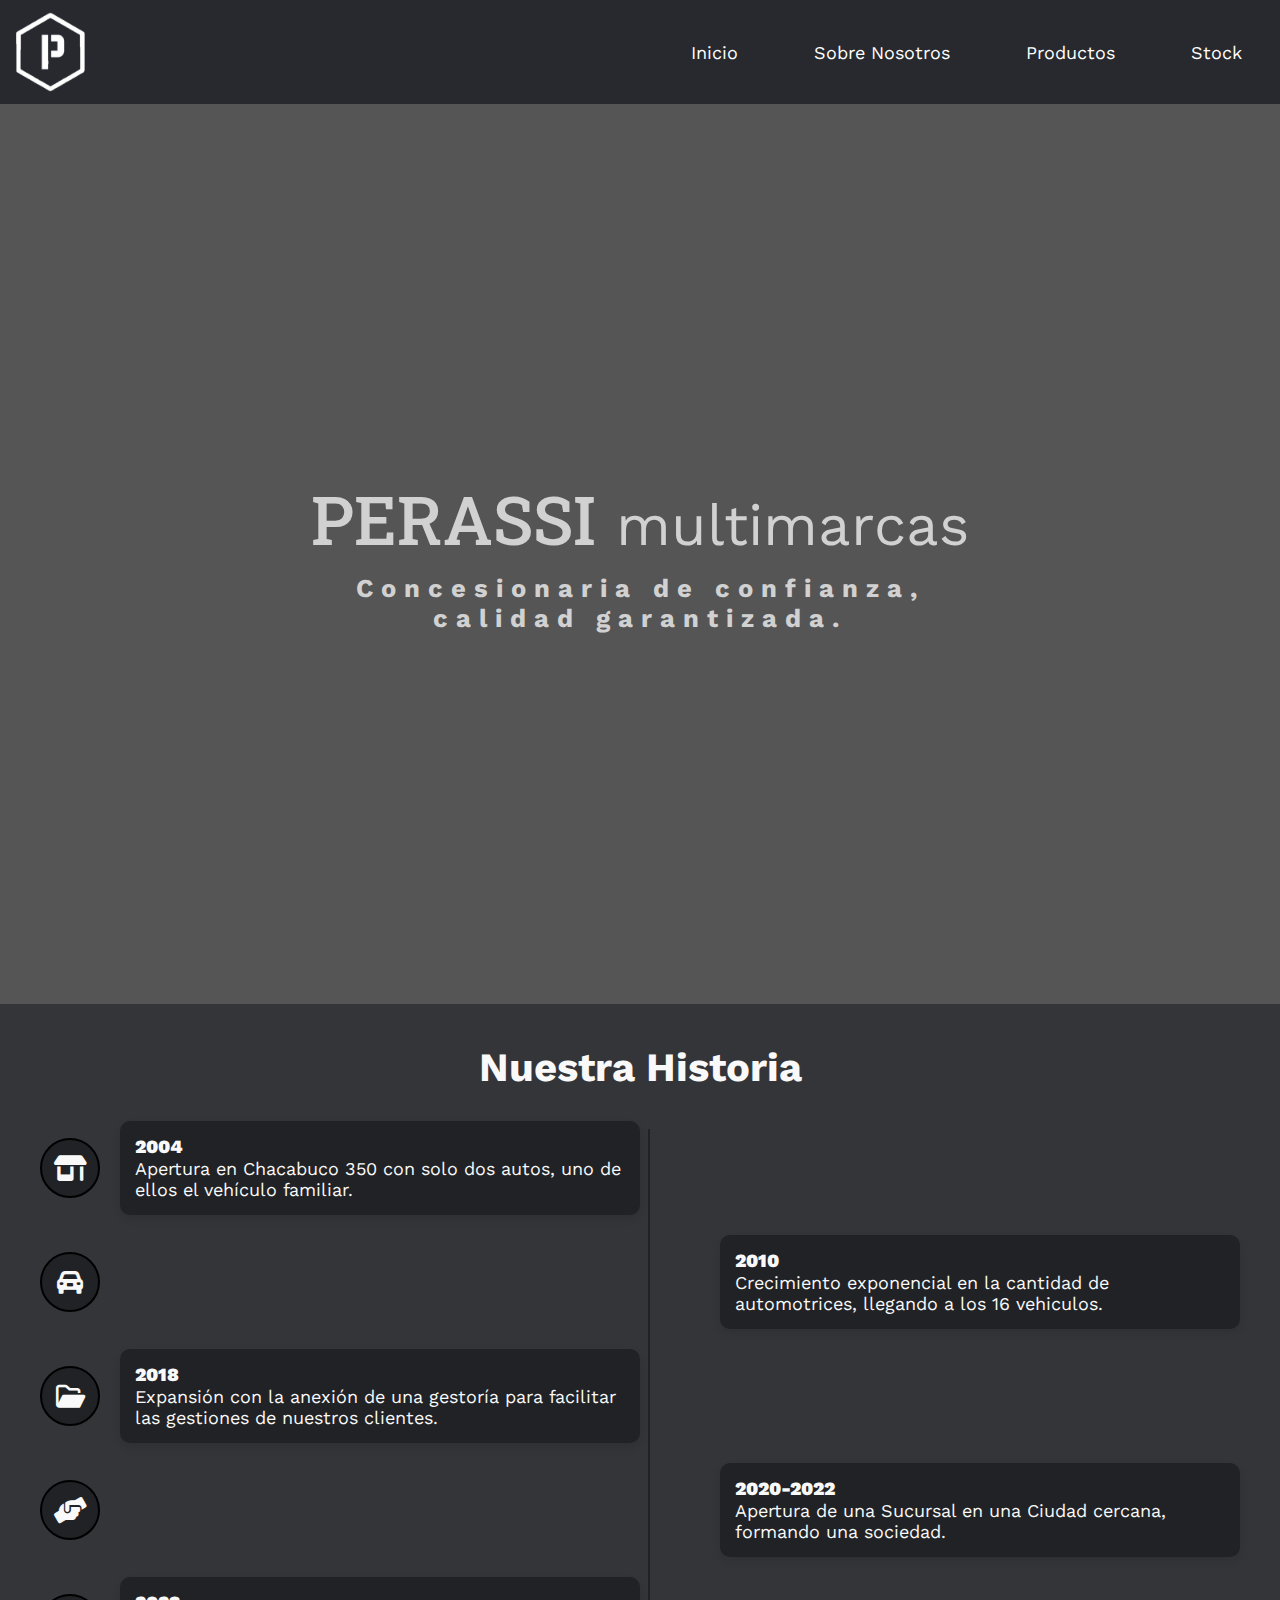
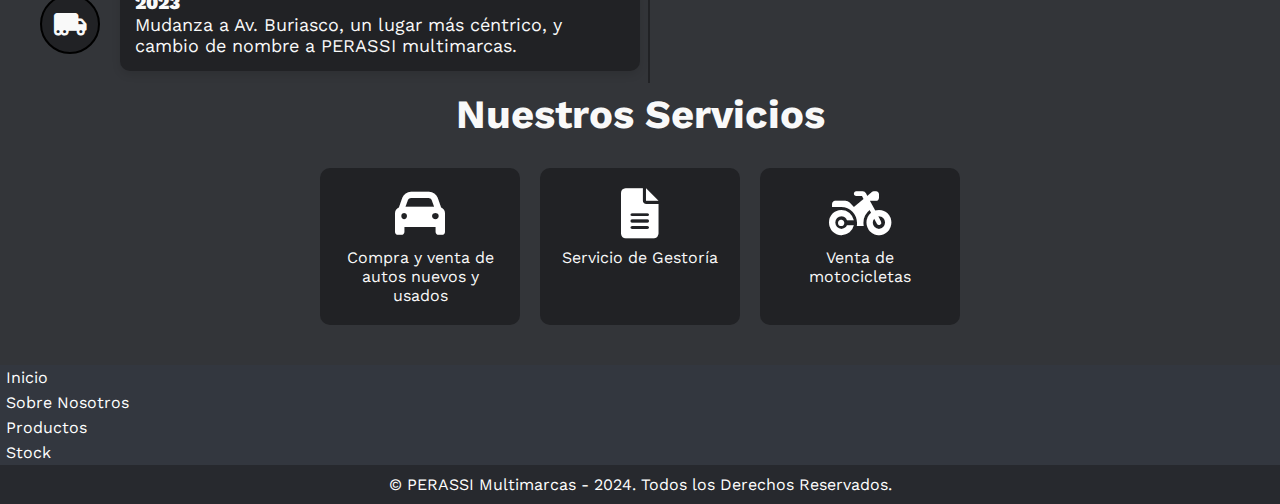
==== commit 3ec21330: "Font-Correction" ====
--- a/index.html
+++ b/index.html
@@ -6,6 +6,10 @@
     <title>PERASSI multimarcas</title>
     <link rel="stylesheet" href="style.css">
     <link rel="stylesheet" href="https://cdnjs.cloudflare.com/ajax/libs/font-awesome/6.0.0-beta3/css/all.min.css">
+    <link rel="preconnect" href="https://fonts.googleapis.com">
+    <link rel="preconnect" href="https://fonts.gstatic.com" crossorigin>
+    <link href="https://fonts.googleapis.com/css2?family=Work+Sans:ital,wght@0,100..900;1,100..900&display=swap" rel="stylesheet">
+    <link href="https://fonts.googleapis.com/css2?family=Poppins:ital,wght@0,100;0,200;0,300;0,400;0,500;0,600;0,700;0,800;0,900;1,100;1,200;1,300;1,400;1,500;1,600;1,700;1,800;1,900&family=Roboto+Slab:wght@100..900&display=swap" rel="stylesheet">
 </head>
 <body>
     <!--Encabezado-->
@@ -35,7 +39,7 @@
         <div class="contendor-main">
             <div class="contenedor-inicio">
                 <section class="seccion__inicio">
-                    <h1>PERASSI multimarcas</h1>
+                    <h1><span>PERASSI</span> multimarcas</h1>
                     <p class="inicio__parrafo">Concesionaria de confianza, calidad garantizada.</p>
                 </section>
             </div>
@@ -50,7 +54,7 @@
                     <i class="fa-solid fa-shop"></i>
                 </div>
                 <div class="timeline__content">
-                    <h3>2004</h3>
+                    <h3 class="sobreNosotros-subtittle">2004</h3>
                     <p>Apertura en Chacabuco 350 con solo dos autos, uno de ellos el vehículo familiar.</p>
                 </div>
             </div>
@@ -59,7 +63,7 @@
                     <i class="fa-solid fa-car-rear"></i>
                 </div>
                 <div class="timeline__content">
-                    <h3>2010</h3>
+                    <h3 class="sobreNosotros-subtittle">2010</h3>
                     <p>Crecimiento exponencial en la cantidad de automotrices, llegando a los 16 vehiculos.</p>
                 </div>
             </div>
@@ -68,7 +72,7 @@
                     <i class="fa-regular fa-folder-open"></i>
                 </div>
                 <div class="timeline__content">
-                    <h3>2018</h3>
+                    <h3 class="sobreNosotros-subtittle">2018</h3>
                     <p>Expansión con la anexión de una gestoría para facilitar las gestiones de nuestros clientes.</p>
                 </div>
             </div>
@@ -77,7 +81,7 @@
                     <i class="fa-solid fa-handshake-angle"></i>
                 </div>
                 <div class="timeline__content">
-                    <h3>2020-2022</h3>
+                    <h3 class="sobreNosotros-subtittle">2020-2022</h3>
                     <p>Apertura de una Sucursal en una Ciudad cercana, formando una sociedad.</p>
                 </div>
             </div>
@@ -86,7 +90,7 @@
                     <i class="fa-solid fa-truck-moving"></i>
                 </div>
                 <div class="timeline__content">
-                    <h3>2023</h3>
+                    <h3 class="sobreNosotros-subtittle">2023</h3>
                     <p>Mudanza a Av. Buriasco, un lugar más céntrico, y cambio de nombre a PERASSI multimarcas.</p>
                 </div>
             </div>            
--- a/style.css
+++ b/style.css
@@ -1,7 +1,7 @@
 *{
     margin: 0;
     padding: 0;
-    font-family: 'Montserrat';
+    font-family: 'Work Sans';
     box-sizing: border-box;
     scroll-behavior: smooth;
 }
@@ -123,19 +123,24 @@
     background-size: cover;
     display: flex;
 }
-
+h1 span {
+    font-family: 'Roboto Slab';
+    font-weight: 500;
+    font-size: 4.2rem;
+}
 h1{
     margin: 0;
-    font-size: 4.2rem;
-    padding-bottom: 30px;
+    font-size: 3.6rem;
+    padding-bottom: 10px;
     text-wrap: wrap;
-    font-weight: bolder;
-    font-family: 'Times New Roman';
+    font-weight: 400;
+    font-family: 'Work Sans';
 }
 .inicio__parrafo {
-    font-family: 'Times New Roman';
-    font-size: 1.75rem;
+    font-family: 'Work Sans';
+    font-size: 1.6rem;
     font-weight: 100;
+    letter-spacing: 0.5rem;
 }
 
 
@@ -165,9 +170,15 @@
 
 .sobreNosotros-tittle {
     text-align: center;
-    font-family: 'Montserrat';
-    font-size: 2.6rem;
+    font-family: 'Work Sans';
+    font-size: 2.5rem;
     margin-bottom: 30px;
+}
+.sobreNosotros-subtittle {
+    font-weight: 900;
+}
+.timeline__content p {
+    font-size: 18px;
 }
 
 .timeline {
@@ -206,7 +217,7 @@
     justify-content: center;
     align-items: center;
     margin-right: 20px;
-    font-size: 24px;
+    font-size: 26px;
     
 }
 
@@ -235,7 +246,7 @@
 }
 
 .service__item {
-    font-family: 'Montserrat';
+    font-family: 'Work Sans';
     font-size: 16px;
     background-color: #212225;
     padding: 20px;
@@ -276,11 +287,11 @@
 }
 
 
-
-/* Seccion PRODUCTOS */
+/*-------------------SOBRE NOSOTROS SECTION----------------------*/
+
 .form {
     padding-top: 80px;
-    font-family: 'Times New Roman';
+    font-family: 'Work Sans';
     background-color: #1d1d1d;
     color: #fff;
     box-sizing: border-box;
@@ -288,9 +299,10 @@
 
 .form h3 {
     font-size: 1.5rem;
-    font-family: 'Times New Roman', Times, serif;
+    font-family: 'Work Sans';
     text-align: center;
     padding: 12px 0;
+    margin-bottom: 8px;
 }
 
 .form h3:hover {
@@ -299,16 +311,12 @@
 }
 
 .form__tittle {
-    padding-bottom: 50px;
+    padding-bottom: 30px;
     font-size: 2.5rem;
     text-align: center;
-    font-family: 'Times New Roman', Times, serif;
-}
-
-.form__subtittle {
-    font-size: 1.2rem;
-    padding: 0 6px;
-}
+    font-family: 'Roboto Slab';
+}
+
 
 .form__form {
     padding: 6px 12px;
@@ -329,8 +337,8 @@
 
 
 .form label {
-    font-family: Arial;
-    font-size: 1.1rem;
+    font-family: 'Work Sans';
+    font-size: 1.2rem;
     line-height: 2.5;
 }
 
@@ -352,7 +360,9 @@
     background-color: #33373f;
     color: #fff;
     font-size: 1rem;
-    font-weight: 300;
+    font-weight: 500;
+    line-height: 1.4;
+    letter-spacing: 1px;
     text-align: center;
     margin: 15px;
     margin-left: 25%;
@@ -398,14 +408,14 @@
     background-color: #1d1d1d;
     min-height: 80vh;
     box-sizing: border-box;
-    font-family: 'Times New Roman', Times, serif;
+    font-family: 'Work Sans';
 }
 
 .stock__tittle {
     color: #fff;
     text-align: center;
-    padding: 80px 0;
-    font-family: 'Times New Roman', Times, serif;
+    padding: 60px 0;
+    font-family: 'Roboto Slab';
     font-size: 2.5rem;
 }
 
@@ -446,7 +456,7 @@
     margin: 0;
     font-size: 1rem;
     flex: 1;
-    font-family: Tahoma;
+    font-family: 'Work Sans';
 }
 .form__card li {
     text-decoration: none;
@@ -459,6 +469,7 @@
 .form__card li strong {
     color: #9c9d9b;
     font-weight: bolder;
+    font-size: 1.1rem;
 }
 
 .form__btn-borrar {
@@ -469,8 +480,9 @@
     border: none;
     border: 1px solid #fff;
     font-size: 1.2rem;
-    font-family: Tahoma;
+    font-family: 'Work Sans';
     margin-top: 18px;
+    font-weight: 500;
 }
 
 
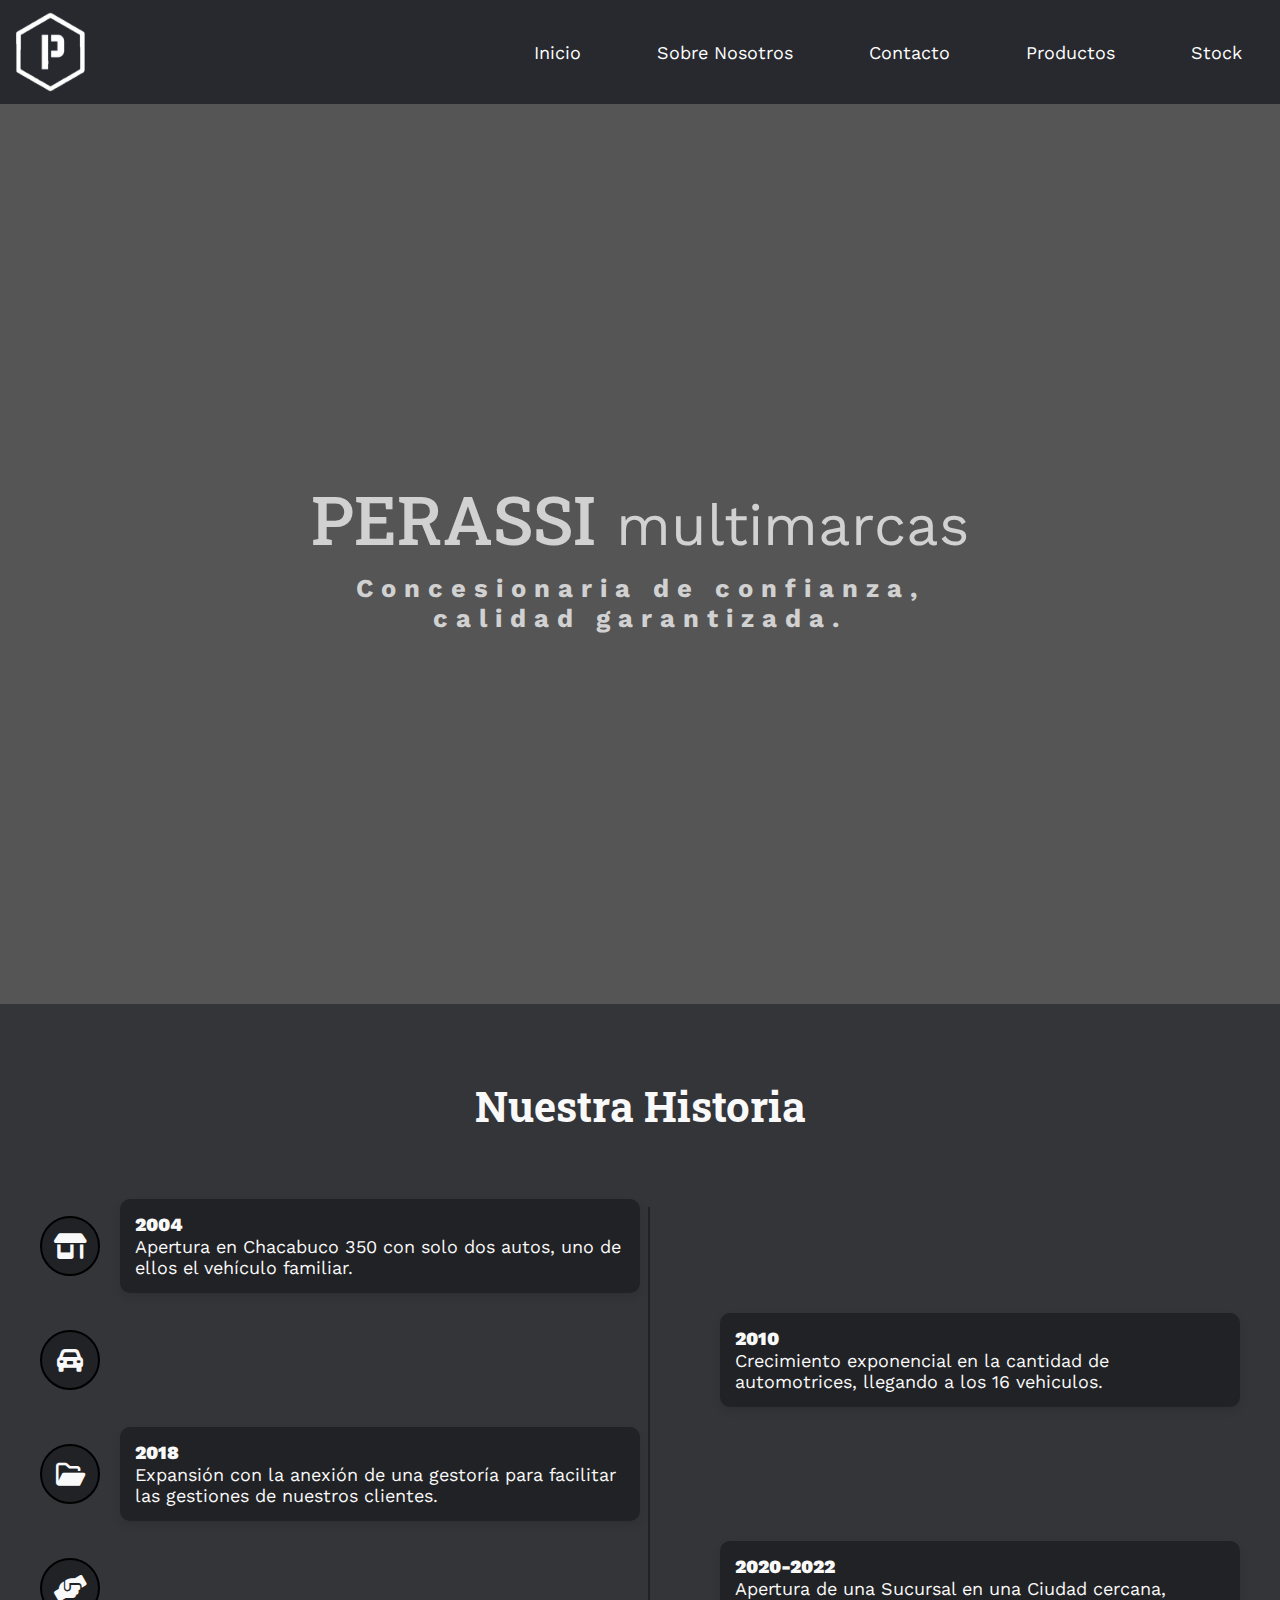
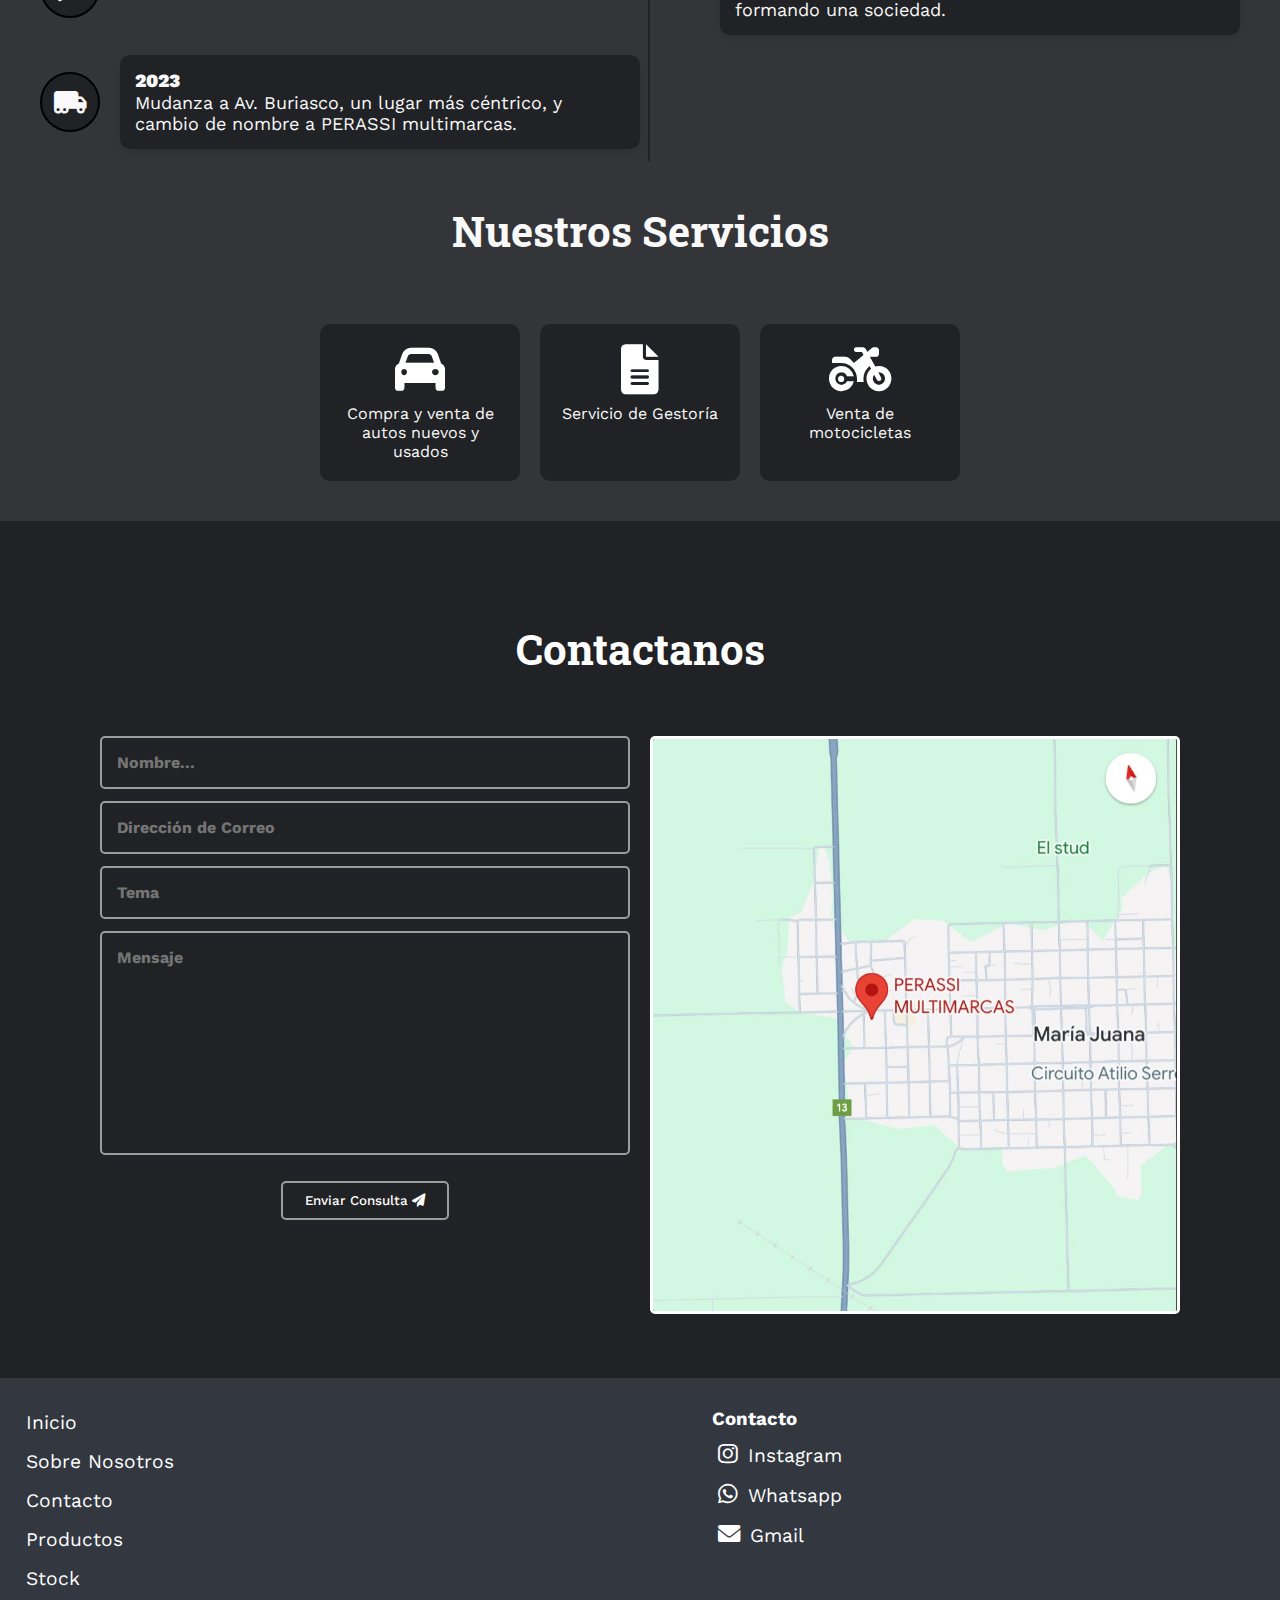
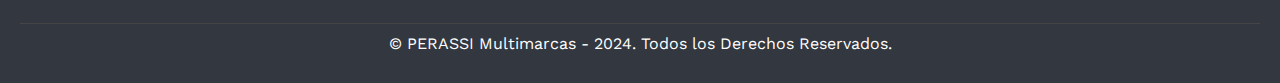
==== commit fdb786c1: "Last-Changes" ====
--- a/index.html
+++ b/index.html
@@ -27,6 +27,7 @@
                     <ul class="nav__ul">
                         <li class="nav__item"><a href="index.html#Inicio" class="nav__link">Inicio</a></li>
                         <li class="nav__item"><a href="#SobreNosotros" class="nav__link">Sobre Nosotros</a></li>
+                        <li class="nav__item"><a href="#Contacto" class="nav__link">Contacto</a></li>
                         <li class="nav__item"><a href="productos.html#Producto" class="nav__link">Productos</a></li>
                         <li class="nav__item"><a href="productos.html#Stock" class="nav__link">Stock</a></li>
                     </ul>
@@ -111,23 +112,52 @@
             </div>            
         </div>
     </section>
-    
+    <section id="Contacto" class="contacto">
+        <div class="contacto__container">
+            <h2>Contactanos</h2>
+            <div class="filaContacto">
+                <div class="colContacto">
+                    <input type="text" placeholder="Nombre...">
+                    <input type="text" placeholder="Dirección de Correo">
+                    <input type="text" placeholder="Tema">
+                    <textarea name="" id="" cols="30" rows="10" placeholder="Mensaje"></textarea>
+                    <button>
+                        Enviar Consulta <i class="fa-solid fa-paper-plane"></i>
+                        <span class="overlay"></span>
+                    </button>
+                </div>
+                <div class="colContacto">
+                    <a href="https://maps.app.goo.gl/vEUD3u1baSXb42fb8?g_st=iw https://maps.app.goo.gl/vEUD3u1baSXb42fb8?g_st=iw" target="_blank"><img src="imgs/maps.jpeg" alt="Ubicación"></a>
+                </div>
+            </div>
+        </div>
+    </section>
     <!--Pie de página-->
-    <footer>
+    <footer class="footer">
         <div class="contenedor__pie">
-            <div class="contenedor__pie-inicio">
-                <ul class="footer__ul">
-                    <li class="list__item"><a href="#Inicio" class="link__item">Inicio</a></li>
-                    <li class="list__item"><a href="#SobreNosotros" class="link__item">Sobre Nosotros</a></li>
-                    <li class="list__item"><a href="productos.html" class="link__item">Productos</a></li>
-                    <li class="list__item"><a href="productos.html" class="link__item">Stock</a></li>
-                </ul>
+            <div class="filaFooter">
+                <div class="colFoteer">
+                    <ul class="footer__ul">
+                        <li class="list__item"><a href="#Inicio" class="link__item">Inicio</a></li>
+                        <li class="list__item"><a href="#SobreNosotros" class="link__item">Sobre Nosotros</a></li>
+                        <li class="list__item"><a href="#Contacto" class="link__item">Contacto</a></li>
+                        <li class="list__item"><a href="productos.html#Producto" class="link__item">Productos</a></li>
+                        <li class="list__item"><a href="productos.html#Stock" class="link__item">Stock</a></li>
+                    </ul>
+                </div>
+                <div class="colFooter">
+                    <h3 class="foteerSubtittle">Contacto</h3>
+                    <ul class="footer__ul">
+                        <li class="list__item"><a href="https://www.instagram.com/perassi_multimarcas/?hl=es" class="link__item" target="_blank"><i class="fa-brands fa-instagram"></i>Instagram</a></li>
+                        <li class="list__item"><a href="https://web.whatsapp.com/" class="link__item" target="_blank"><i class="fa-brands fa-whatsapp"></i>Whatsapp</a></li>
+                        <li class="list__item"><a href="https://mail.google.com/mail/u/0/?tab=rm&ogbl#inbox?compose=CllgCJvnrgzTslNjSHsHJZnjQxwSpXdTrzMgDZgmVdSvdPwTSbjjlhFxddZkChSlmxMVTRWzknq" class="link__item" target="_blank"><i class="fa-solid fa-envelope"></i>Gmail</a></li>
+                    </ul>
+                </div>
             </div>
             <div class="contenedor__pie-derechos">
                 <p>&copy; PERASSI Multimarcas - 2024. Todos los Derechos Reservados.</p>
             </div>
         </div>
     </footer>
-    
 </body>
 </html>--- a/style.css
+++ b/style.css
@@ -170,8 +170,9 @@
 
 .sobreNosotros-tittle {
     text-align: center;
-    font-family: 'Work Sans';
-    font-size: 2.5rem;
+    font-family: 'Roboto Slab';
+    font-size: 2.6rem;
+    line-height: 3;
     margin-bottom: 30px;
 }
 .sobreNosotros-subtittle {
@@ -287,6 +288,106 @@
 }
 
 
+/*-------------------CONTACTO SECTION----------------------*/
+.contacto {
+    background-color: #212225;
+    color: #fff;
+    padding: 50px 0;
+    container-type: inline-size;
+    container-name: contacto;
+}
+
+.contacto__container {
+    max-width: 1100px;
+    margin: auto;
+}
+
+.contacto h2 {
+    font-size: 2.6rem;
+    font-family: 'Roboto Slab';
+    text-align: center;
+    padding: 50px 0;
+}
+
+.filaContacto {
+    display: flex;
+}
+.colContacto {
+    width: 50%;
+    padding: 10px;
+    position: relative;
+}
+
+.colContacto input, textarea {
+    width: 100%;
+    padding: 15px;
+    margin-bottom: 12px;
+    background-color: transparent;
+    font-family: 'Work Sans';
+    color: #fff;
+    font-size: 1rem;
+    font-weight: 700;
+    border: 2px solid #9c9d9b;
+    border-radius: 5px;
+}
+.colContacto button {
+    cursor: pointer;
+    background-color: transparent;
+    border: 2px solid #9c9d9b;
+    width: fit-content;
+    display: block;
+    margin: 10px auto;
+    padding: 10px 22px;
+    border-radius: 5px;
+    color: #fff;
+    position: relative;
+    font-family: 'Work Sans';
+    font-weight: 500;
+    z-index: 10;
+}
+
+.colContacto button .overlay {
+    position: absolute;
+    top: 0;
+    left: 0;
+    width: 0;
+    height: 100%;
+    background-color: #399976;
+    z-index: -1;
+    transition: .8s;
+}
+
+.colContacto button:hover .overlay {
+    width: 100%;
+}
+
+
+.colContacto textarea {
+    resize: none;
+}
+
+.colContacto img {
+    width: 100%;
+    height: auto;
+    border: 3px solid #fff;
+    border-radius: 5px;
+}
+
+
+
+/*-------------------CONTACTO QUERIES----------------------*/
+
+@container contacto (max-width: 750px){
+    .filaContacto {
+        display: block;
+    } 
+    .colContacto {
+        width: 100%;
+    }
+    
+}
+
+
 /*-------------------SOBRE NOSOTROS SECTION----------------------*/
 
 .form {
@@ -510,28 +611,57 @@
 
 
 
-/* Seccion FOOTER */
-
+/*--------------FOOTER SECTION-----------------*/
+
+.footer {
+    background-color: #33373f;
+    color: #fff;
+    padding: 20px 0;    
+    font-family: 'Work Sans';
+}
 .contenedor__pie {
-    background-color: #27292E;
-    color: #fff;
-    box-sizing: border-box;
-    margin-top: auto;
-}
-
-.contenedor__pie-inicio{
-    text-align: start;
-    background-color: #33373f;
-}
+    max-width: 1400px;
+    margin: auto;
+    padding: 0 20px;
+}
+
+.filaFooter {
+    display: flex;
+    justify-content: space-between;
+    align-items: flex-start;
+    flex-wrap: wrap;
+}
+
+.colFooter {
+    width: 45%;
+    padding: 10px;
+}
+
+.footer__ul {
+    list-style: none;
+    padding: 0;
+}
+
+.footer__ul li {
+    margin: 10px 0;
+}
+
 .contenedor__pie-derechos {
     text-align: center;
     padding: 10px;
+    border-top: 1px solid #444;
+    margin-top: 20px;
 }
 
 .list__item {
     list-style: none;
     padding: 3px 6px;
-    font-size: 16px;
+    font-size: 1.2rem;
+}
+
+.list__item i {
+    padding-right: 10px;
+    font-size: 1.4rem;
 }
 
 .link__item {
@@ -539,18 +669,26 @@
     color: #fff;
 }
 
-
-
-
-
-
-
-
-
-
-
-
-
-
-
-
+.link__item:hover {
+    text-decoration: underline;
+}
+
+.formSubtittle {
+    margin-bottom: 10px;
+    font-size: 18px;
+    font-weight: bold;
+    font-family: 'Roboto Slab';
+}
+
+
+
+
+
+
+
+
+
+
+
+
+
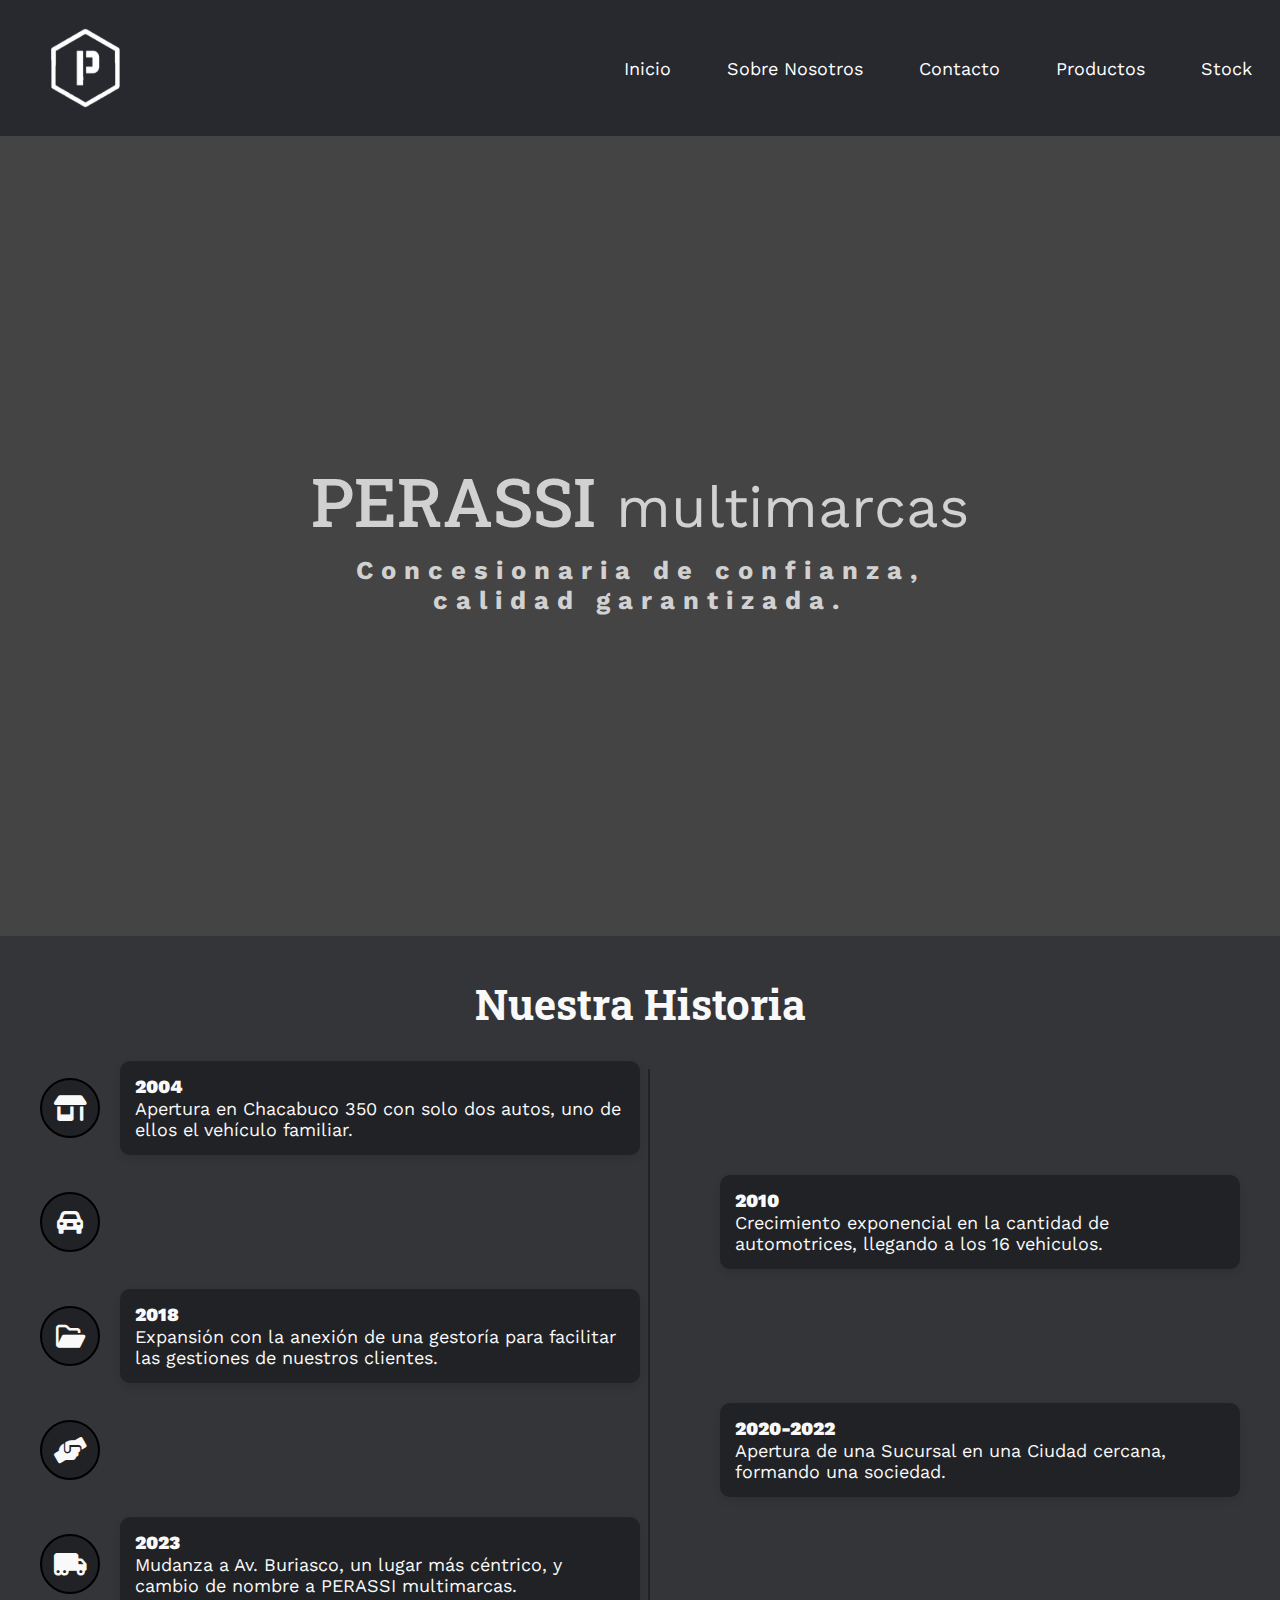
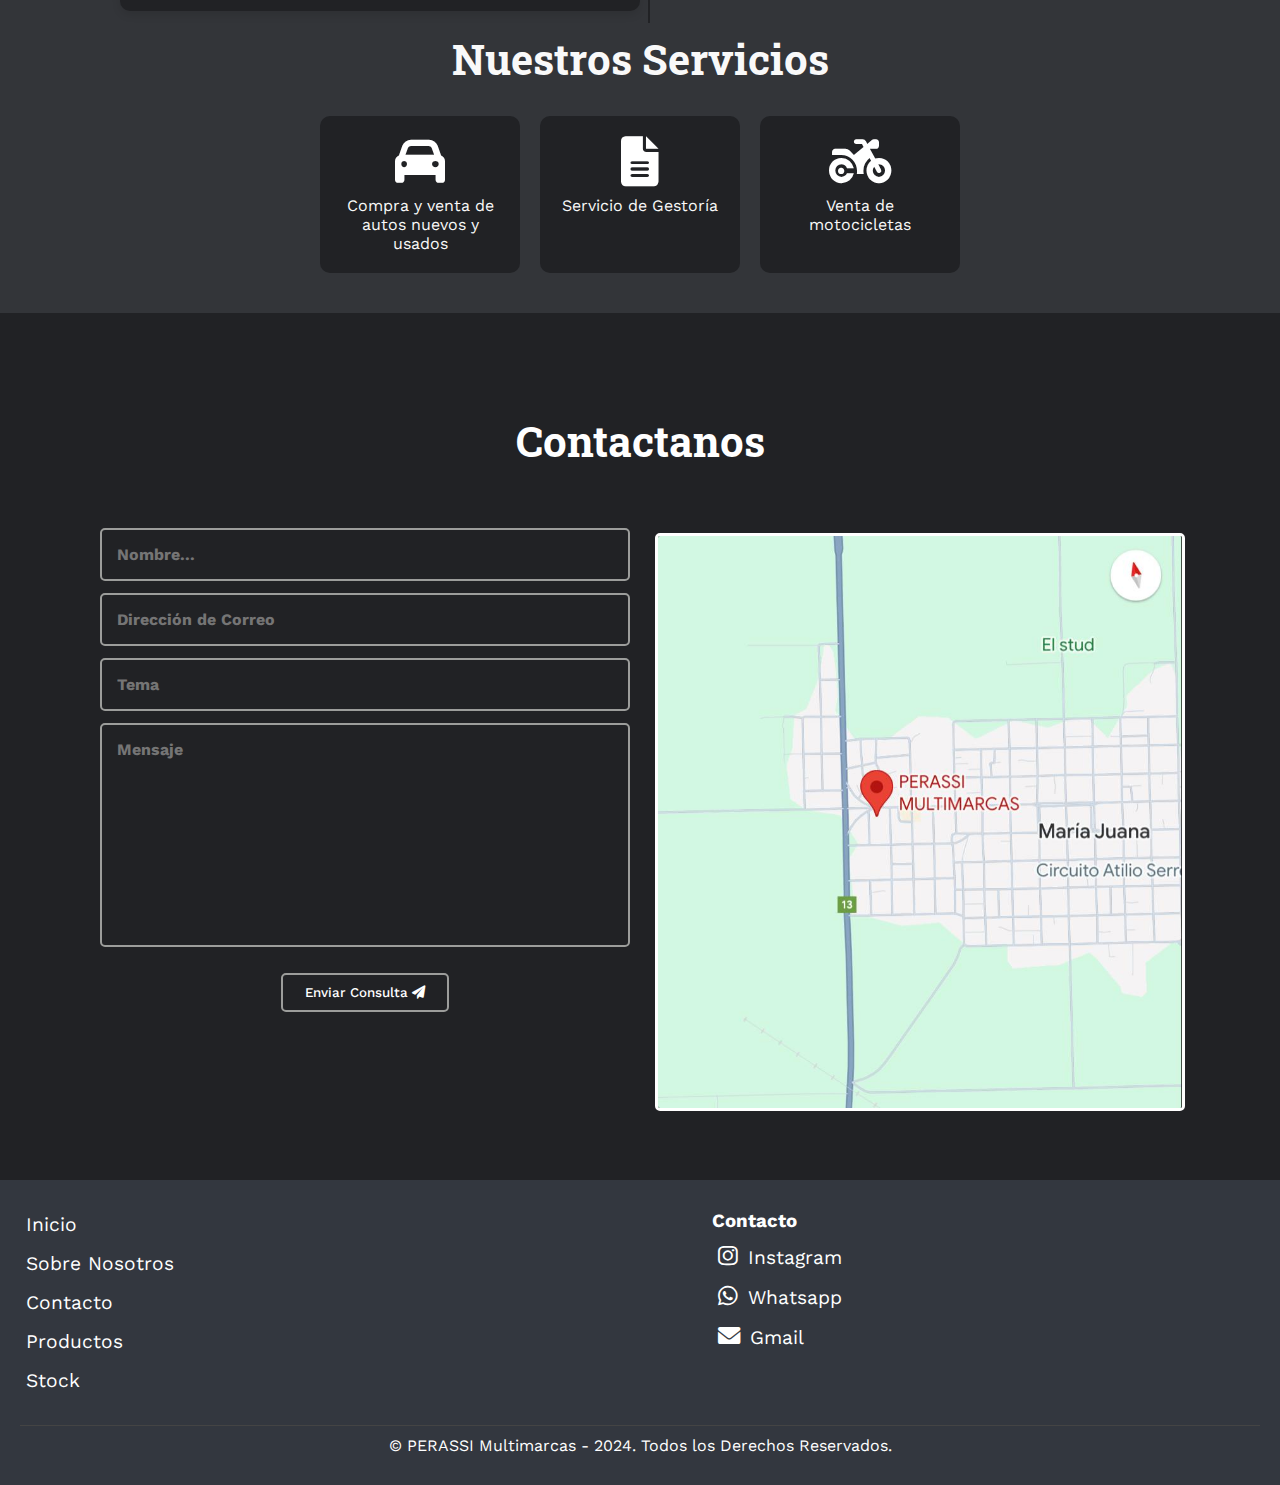
==== commit cd0a09c8: "ultima-revision" ====
--- a/index.html
+++ b/index.html
@@ -160,4 +160,5 @@
         </div>
     </footer>
 </body>
+<script src="animacion.js"></script>
 </html>--- a/style.css
+++ b/style.css
@@ -1,26 +1,33 @@
 *{
     margin: 0;
     padding: 0;
-    font-family: 'Work Sans';
     box-sizing: border-box;
     scroll-behavior: smooth;
 }
 div, header, nav, section, form, h1, h2, h3, p, body {
     box-sizing: border-box;
 }
-    
+body {
+    margin: 0;
+    padding: 0;
+    font-family: 'Work Sans';
+}
 /*---------HEADER SECTION------------*/
+
 .header {
-    position: sticky;
-    z-index: 100;
-    top: 0;
     container-type: inline-size;
     container-name: header;
+    position: sticky;
+    top: 0;
+    z-index: 100;
+    will-change: background-color, padding;
 }
 
 
 .contenedor-header {
-    background-color: #27292E;
+    background-color: rgba(39, 41, 46, 1);
+    transition: background-color 0.5s ease, padding .5s ease;
+    padding: 16px 0;
 }
 
 .nav {
@@ -38,7 +45,7 @@
 
 .nav__item {
     list-style: none;
-    padding: 0 38px;
+    padding: 0 28px;
     font-size: 18px;
 }
 
@@ -51,6 +58,7 @@
 img {
     width: 100px;
     height: 100px;
+    margin-left: clamp(15px, 35px, 40px);
 }
 
 .nav__logo-container { 
@@ -71,8 +79,9 @@
     justify-content: center;
 }
 
+
 /*---------HEADER QUERIES------------*/
-@container header (max-width: 700px){
+@container header (max-width: 800px){
     .header {
         display: flex;
         position: relative;
@@ -83,7 +92,7 @@
         position: absolute;
         top: 100px;
         right: 0;
-        background-color: #27292E;
+        background-color: rgba(39, 41, 46, 0.7);
         width: 100%;
         z-index: 101;
     }
@@ -113,15 +122,17 @@
     display: flex;
 }
 
-/* Sección INICIO */
+/*---------INITIAL SECTION------------*/
 
 .contenedor-inicio {
-    min-height: 100vh;
+    min-height: calc(100dvh - 100px);
     box-sizing: border-box;
-    background-image: linear-gradient(#000a, #000a), url(imgs/background-img2.jpg);
+    background-image: linear-gradient(#000b, #000b), url(imgs/background-img2.jpg);
     background-repeat: no-repeat;
     background-size: cover;
     display: flex;
+    container-type: inline-size;
+    container-name: main;
 }
 h1 span {
     font-family: 'Roboto Slab';
@@ -158,6 +169,19 @@
     font-weight: bolder;
 }
 
+
+/*------------INITAIL QUERIES--------------*/
+@container main (max-width: 400px) {
+    h1 {
+        font-size: 3rem;
+    }
+    .contenedor-inicio p {
+        display: none;
+    }
+}
+
+
+
 /*--------------SECCION SOBRE NOSOTROS-----------------*/
 
 .sobreNosotros {
@@ -172,7 +196,6 @@
     text-align: center;
     font-family: 'Roboto Slab';
     font-size: 2.6rem;
-    line-height: 3;
     margin-bottom: 30px;
 }
 .sobreNosotros-subtittle {
@@ -267,7 +290,7 @@
 
 /*--------------QUERIES SOBRE NOSOTROS-----------------*/
 
-@container sobreNosotros (max-width: 600px){
+@container sobreNosotros (max-width: 750px){
     .timeline{
         flex-direction: column;
     }
@@ -367,6 +390,7 @@
 }
 
 .colContacto img {
+    margin: 5px;
     width: 100%;
     height: auto;
     border: 3px solid #fff;
@@ -388,7 +412,7 @@
 }
 
 
-/*-------------------SOBRE NOSOTROS SECTION----------------------*/
+/*-------------------PRODUCTO SECTION----------------------*/
 
 .form {
     padding-top: 80px;
@@ -606,6 +630,7 @@
     .form__card li {
         justify-content: flex-start;
         padding-right: 0;
+        flex-wrap: wrap;
     }
 }
 
